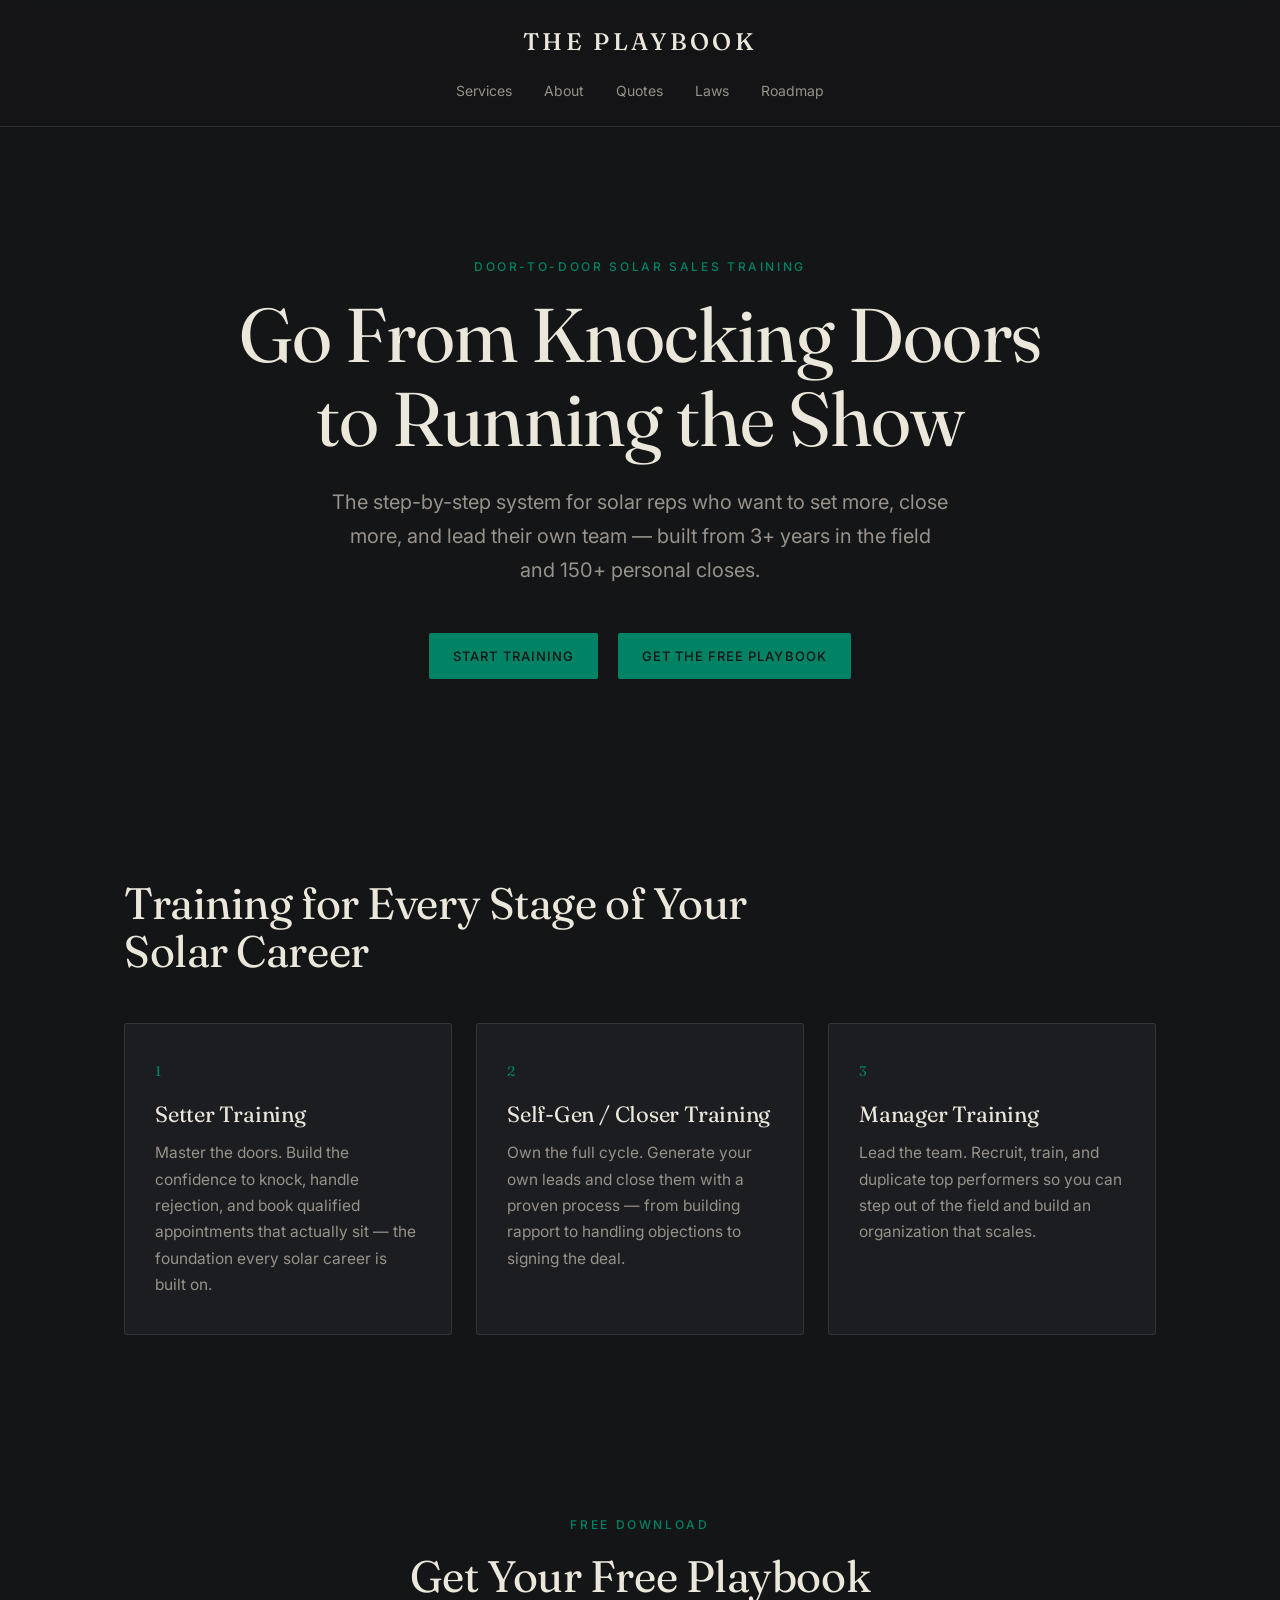
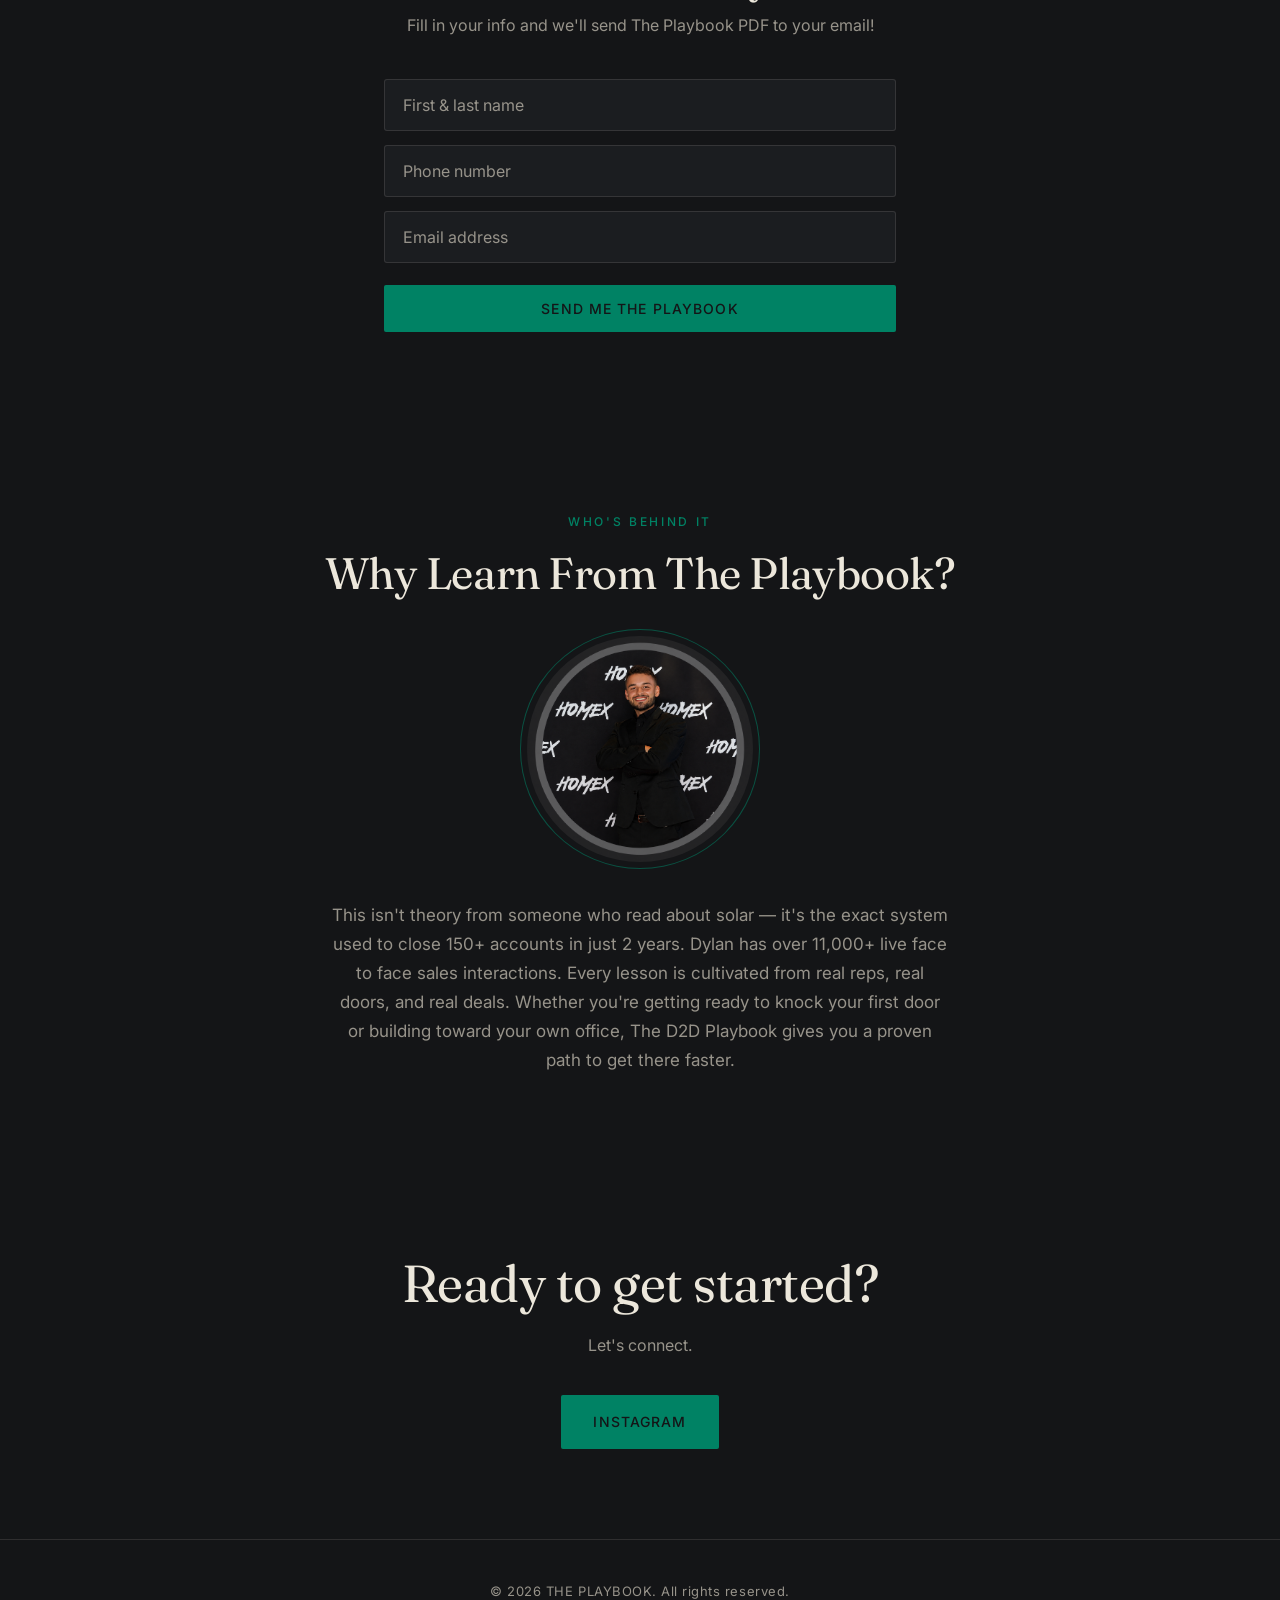
==== index.html @ 59a1abc7 "Update index.html" ====
<!DOCTYPE html>
<html lang="en">
<head>
  <meta charset="UTF-8">
  <meta name="viewport" content="width=device-width, initial-scale=1.0">
  <title>THE PLAYBOOK — Solar Sales Training That Works</title>

  <link rel="preconnect" href="https://fonts.googleapis.com">
  <link rel="preconnect" href="https://fonts.gstatic.com" crossorigin>
  <link href="https://fonts.googleapis.com/css2?family=Fraunces:opsz,wght@9..144,400;9..144,500;9..144,600&family=Inter:wght@400;500&display=swap" rel="stylesheet">
  <link rel="stylesheet" href="style.css">
</head>
<body>

    <header class="nav">
    <div class="nav-inner">
      <span class="logo">THE PLAYBOOK</span>
            <nav class="nav-links">
        <a href="#services">Services</a>
        <a href="#about">About</a>
        <a href="quotes.html">Quotes</a>
        <a href="laws.html">Laws</a>
        <a href="roadmap.html">Roadmap</a>
      </nav>
    </div>
  </header>

  <section class="hero reveal">
    <p class="eyebrow">Door-to-Door Solar Sales Training</p>
    <h1>Go From Knocking Doors to Running the Show</h1>
    <p>The step-by-step system for solar reps who want to set more, close more, and lead their own team — built from 3+ years in the field and 150+ personal closes.</p>
    <a href="#contact" class="btn">Start Training</a>
    <a href="#playbook" class="btn pulse-btn">Get the Free Playbook</a>
  </section>

  <section id="services" class="services reveal">
    <h2>Training for Every Stage of Your Solar Career</h2>
    <div class="cards">
      <div class="card">
        <span class="card-num">1</span>
        <h3>Setter Training</h3>
        <p>Master the doors. Build the confidence to knock, handle rejection, and book qualified appointments that actually sit — the foundation every solar career is built on.</p>
      </div>
      <div class="card">
        <span class="card-num">2</span>
        <h3>Self-Gen / Closer Training</h3>
        <p>Own the full cycle. Generate your own leads and close them with a proven process — from building rapport to handling objections to signing the deal.</p>
      </div>
      <div class="card">
        <span class="card-num">3</span>
        <h3>Manager Training</h3>
        <p>Lead the team. Recruit, train, and duplicate top performers so you can step out of the field and build an organization that scales.</p>
      </div>
    </div>
  </section>

  <section id="playbook" class="signup reveal">
    <p class="eyebrow">Free Download</p>
    <h2>Get Your Free Playbook</h2>
    <p class="signup-intro">Fill in your info and we'll send The Playbook PDF to your email!</p>

    <form class="signup-form" action="https://app.kit.com/forms/9921887/subscriptions" method="post">
      <input type="text" name="fields[first_name]" placeholder="First & last name" required>
      <input type="tel" name="fields[phone_number]" placeholder="Phone number" required>
      <input type="email" name="email_address" placeholder="Email address" required>
      <button type="submit" class="btn">Send Me the Playbook</button>
    </form>
  </section>
  
   <section id="about" class="about reveal">
    <p class="eyebrow">Who's Behind It</p>
    <h2>Why Learn From The Playbook?</h2>
    <img src="dc.png" alt="Dylan Collazo, founder of The D2D Playbook" class="about-photo">
    <p>This isn't theory from someone who read about solar — it's the exact system used to close 150+ accounts in just 2 years. Dylan has over 11,000+ live face to face sales interactions. Every lesson is cultivated from real reps, real doors, and real deals. Whether you're getting ready to knock your first door or building toward your own office, The D2D Playbook gives you a proven path to get there faster.</p>
  </section>

  <section id="contact" class="cta reveal">
    <h2>Ready to get started?</h2>
    <p>Let's connect.</p>
    <a href="https://instagram.com/dylancollazo24" class="btn" target="_blank">Instagram</a>
  </section>

  <footer class="footer">
    <p>© 2026 THE PLAYBOOK. All rights reserved.</p>
  </footer>

  <script>
    const io = new IntersectionObserver((entries) => {
      entries.forEach((e) => { if (e.isIntersecting) e.target.classList.add('in'); });
    }, { threshold: 0.15 });
    document.querySelectorAll('.reveal').forEach((el) => io.observe(el));
  </script>

</body>
</html>
---- style.css ----
:root {
  --bg: #141517;
  --panel: #1b1d20;
  --text: #ece7db;
  --muted: #97938a;
  --accent: #008264;
  --line: rgba(236, 231, 219, 0.12);
}

* { margin: 0; padding: 0; box-sizing: border-box; }
html { scroll-behavior: smooth; }

body {
  background: var(--bg);
  color: var(--text);
  font-family: 'Inter', sans-serif;
  line-height: 1.7;
  -webkit-font-smoothing: antialiased;
}

h1, h2, h3 {
  font-family: 'Fraunces', serif;
  font-weight: 400;
  line-height: 1.1;
  letter-spacing: -0.01em;
}

.eyebrow {
  font-family: 'Inter', sans-serif;
  font-size: 12px;
  font-weight: 500;
  letter-spacing: 0.22em;
  text-transform: uppercase;
  color: var(--accent);
  margin-bottom: 16px;
}

.nav {
  position: sticky;
  top: 0;
  background: rgba(20, 21, 23, 0.85);
  backdrop-filter: blur(10px);
  -webkit-backdrop-filter: blur(10px);
  border-bottom: 1px solid var(--line);
  z-index: 20;
}
.nav-inner {
  max-width: 1080px;
  margin: 0 auto;
  padding: 22px 24px;
  display: flex;
  flex-direction: column;
  align-items: center;
  gap: 14px;
}
.logo {
  font-family: 'Fraunces', serif;
  font-size: clamp(17px, 4.5vw, 24px);
  font-weight: 500;
  letter-spacing: 0.14em;
  text-transform: uppercase;
  color: var(--text);
  text-decoration: none;
}
.nav-links a {
  margin: 0 14px;
  text-decoration: none;
  color: var(--muted);
  font-size: 14px;
  transition: color 0.3s ease;
}
.nav-links a:hover { color: var(--text); }
.nav-cta { color: var(--accent); }

.btn {
  display: inline-block;
  font-family: 'Inter', sans-serif;
  font-size: 14px;
  font-weight: 500;
  letter-spacing: 0.08em;
  text-transform: uppercase;
  color: var(--bg);
  background: var(--accent);
  padding: 15px 32px;
  border-radius: 2px;
  text-decoration: none;
  transition: transform 0.3s ease, background 0.3s ease;
}
.btn:hover { background: #00a07b; transform: translateY(-2px); }

section { padding: 90px 24px; scroll-margin-top: 130px; }

.hero {
  max-width: 900px;
  margin: 0 auto;
  padding: 130px 24px 100px;
  text-align: center;
}
.hero h1 { font-size: clamp(42px, 7vw, 76px); margin-bottom: 24px; }
.hero p:not(.eyebrow) {
  color: var(--muted);
  font-size: clamp(16px, 2.2vw, 20px);
  max-width: 620px;
  margin: 0 auto 36px;
}

.services { max-width: 1080px; margin: 0 auto; }
.services h2 { font-size: clamp(28px, 4.5vw, 44px); margin-bottom: 48px; max-width: 640px; }
.cards { display: flex; gap: 24px; flex-wrap: wrap; }
.card {
  flex: 1;
  min-width: 260px;
  background: var(--panel);
  border: 1px solid var(--line);
  border-radius: 3px;
  padding: 36px 30px;
  transition: border-color 0.3s ease, transform 0.3s ease;
}
.card:hover { border-color: rgba(0, 130, 100, 0.5); transform: translateY(-3px); }
.card-num {
  display: block;
  font-family: 'Fraunces', serif;
  font-size: 14px;
  color: var(--accent);
  letter-spacing: 0.1em;
  margin-bottom: 18px;
}
.card h3 { font-size: 22px; margin-bottom: 14px; }
.card p { color: var(--muted); font-size: 15.5px; }

.about { max-width: 900px; margin: 0 auto; text-align: center; }
.about h2 { font-size: clamp(28px, 4.5vw, 44px); margin-bottom: 32px; }
.about p:not(.eyebrow) {
  color: var(--muted);
  max-width: 620px;
  margin: 0 auto;
  font-size: 17px;
}
.about-photo {
  width: 240px;
  height: 240px;
  object-fit: cover;
  object-position: center 30%;
  border-radius: 50%;
  display: block;
  margin: 0 auto 32px;
  padding: 6px;
  border: 1px solid rgba(0, 130, 100, 0.55);
  background: var(--bg);
}

.cta { max-width: 760px; margin: 0 auto; text-align: center; }
.cta h2 { font-size: clamp(30px, 5vw, 52px); margin-bottom: 20px; }
.cta p:not(.eyebrow) { color: var(--muted); margin-bottom: 36px; }

/* QUOTES PAGE */
.quotes { max-width: 760px; margin: 0 auto; text-align: center; }
.quotes h1 { font-size: clamp(36px, 6vw, 60px); margin-bottom: 16px; }
.quotes-intro { color: var(--muted); margin-bottom: 56px; }
.quote {
  border-left: 2px solid var(--accent);
  padding: 8px 0 8px 28px;
  margin: 0 auto 40px;
  max-width: 620px;
  text-align: left;
}
.quote p {
  font-family: 'Fraunces', serif;
  font-size: clamp(20px, 3.2vw, 28px);
  line-height: 1.35;
  color: var(--text);
  margin-bottom: 12px;
}
.quote cite {
  font-family: 'Inter', sans-serif;
  font-style: normal;
  font-size: 13px;
  letter-spacing: 0.14em;
  text-transform: uppercase;
  color: var(--accent);
}

.footer {
  border-top: 1px solid var(--line);
  text-align: center;
  padding: 40px 24px;
  color: var(--muted);
  font-size: 13px;
  letter-spacing: 0.04em;
}
/* LAWS PAGE */
.laws { max-width: 760px; margin: 0 auto; }
.laws h1 { font-size: clamp(36px, 6vw, 60px); margin-bottom: 16px; text-align: center; }
.laws-intro { color: var(--muted); margin-bottom: 56px; text-align: center; }
.law-list {
  list-style: none;
  counter-reset: law;
}
.law {
  counter-increment: law;
  position: relative;
  padding: 28px 0 28px 64px;
  border-top: 1px solid var(--line);
}
.law:last-child { border-bottom: 1px solid var(--line); }
.law::before {
  content: counter(law, decimal-leading-zero);
  position: absolute;
  left: 0;
  top: 30px;
  font-family: 'Fraunces', serif;
  font-size: 20px;
  color: var(--accent);
  letter-spacing: 0.05em;
}
.law h3 { font-size: 22px; margin-bottom: 8px; }
.law p { color: var(--muted); font-size: 16px; }

.reveal { opacity: 0; transform: translateY(18px); transition: opacity 0.9s ease, transform 0.9s ease; }
.reveal.in { opacity: 1; transform: none; }

@media (prefers-reduced-motion: reduce) {
  html { scroll-behavior: auto; }
  .reveal { opacity: 1; transform: none; transition: none; }
}
/* LAWS PAGE */
.laws { max-width: 760px; margin: 0 auto; }
.laws .eyebrow { text-align: center; }
.laws h1 { font-size: clamp(36px, 6vw, 60px); margin-bottom: 16px; text-align: center; }
.laws-intro { color: var(--muted); margin-bottom: 56px; text-align: center; }
.law-list { list-style: none; counter-reset: law; }
.law {
  counter-increment: law;
  position: relative;
  padding: 28px 0 28px 64px;
  border-top: 1px solid var(--line);
}
.law:last-child { border-bottom: 1px solid var(--line); }
.law::before {
  content: counter(law, decimal-leading-zero);
  position: absolute;
  left: 0;
  top: 30px;
  font-family: 'Fraunces', serif;
  font-size: 20px;
  color: var(--accent);
  letter-spacing: 0.05em;
}
.law h3 { font-size: 22px; margin-bottom: 8px; }
.law p { color: var(--muted); font-size: 16px; }
/* ROADMAP PAGE */
.roadmap { max-width: 820px; margin: 0 auto; }
.roadmap .eyebrow { text-align: center; }
.roadmap h1 { font-size: clamp(36px, 6vw, 60px); text-align: center; margin-bottom: 16px; }
.roadmap-intro {
  color: var(--muted);
  text-align: center;
  max-width: 620px;
  margin: 0 auto 64px;
}
.phase {
  position: relative;
  border-left: 2px solid var(--line);
  padding: 0 0 56px 36px;
  margin-left: 12px;
}
.phase:last-child { padding-bottom: 0; }
.phase::before {
  content: "";
  position: absolute;
  left: -9px;
  top: 4px;
  width: 16px;
  height: 16px;
  border-radius: 50%;
  background: var(--accent);
  border: 3px solid var(--bg);
}
.phase-tag {
  font-family: 'Inter', sans-serif;
  font-size: 12px;
  font-weight: 500;
  letter-spacing: 0.18em;
  text-transform: uppercase;
  color: var(--accent);
}
.phase h2 {
  font-size: clamp(26px, 4vw, 38px);
  margin: 8px 0 4px;
}
.phase-focus {
  font-family: 'Fraunces', serif;
  font-style: italic;
  font-size: 18px;
  color: var(--text);
  margin-bottom: 16px;
}
.phase-body {
  color: var(--muted);
  margin-bottom: 20px;
}
.phase-points {
  list-style: none;
  padding: 0;
}
.phase-points li {
  color: var(--muted);
  padding: 8px 0 8px 22px;
  position: relative;
  border-top: 1px solid var(--line);
}
.phase-points li::before {
  content: "→";
  position: absolute;
  left: 0;
  color: var(--accent);
}
/* SIGNUP FORM */
.signup { max-width: 560px; margin: 0 auto; text-align: center; }
.signup h2 { font-size: clamp(28px, 4.5vw, 44px); margin-bottom: 12px; }
.signup-intro { color: var(--muted); margin-bottom: 40px; }
.signup-form { display: flex; flex-direction: column; gap: 14px; }
.signup-form input {
  width: 100%;
  padding: 15px 18px;
  background: var(--panel);
  border: 1px solid var(--line);
  border-radius: 3px;
  color: var(--text);
  font-family: 'Inter', sans-serif;
  font-size: 16px;
}
.signup-form input::placeholder { color: var(--muted); }
.signup-form input:focus { outline: none; border-color: var(--accent); }
.signup-form .btn { border: none; cursor: pointer; margin-top: 8px; }
/* HERO BUTTON SPACING */
.hero .btn {
  margin: 10px 8px;
  padding: 12px 24px;
  font-size: 13px;
}
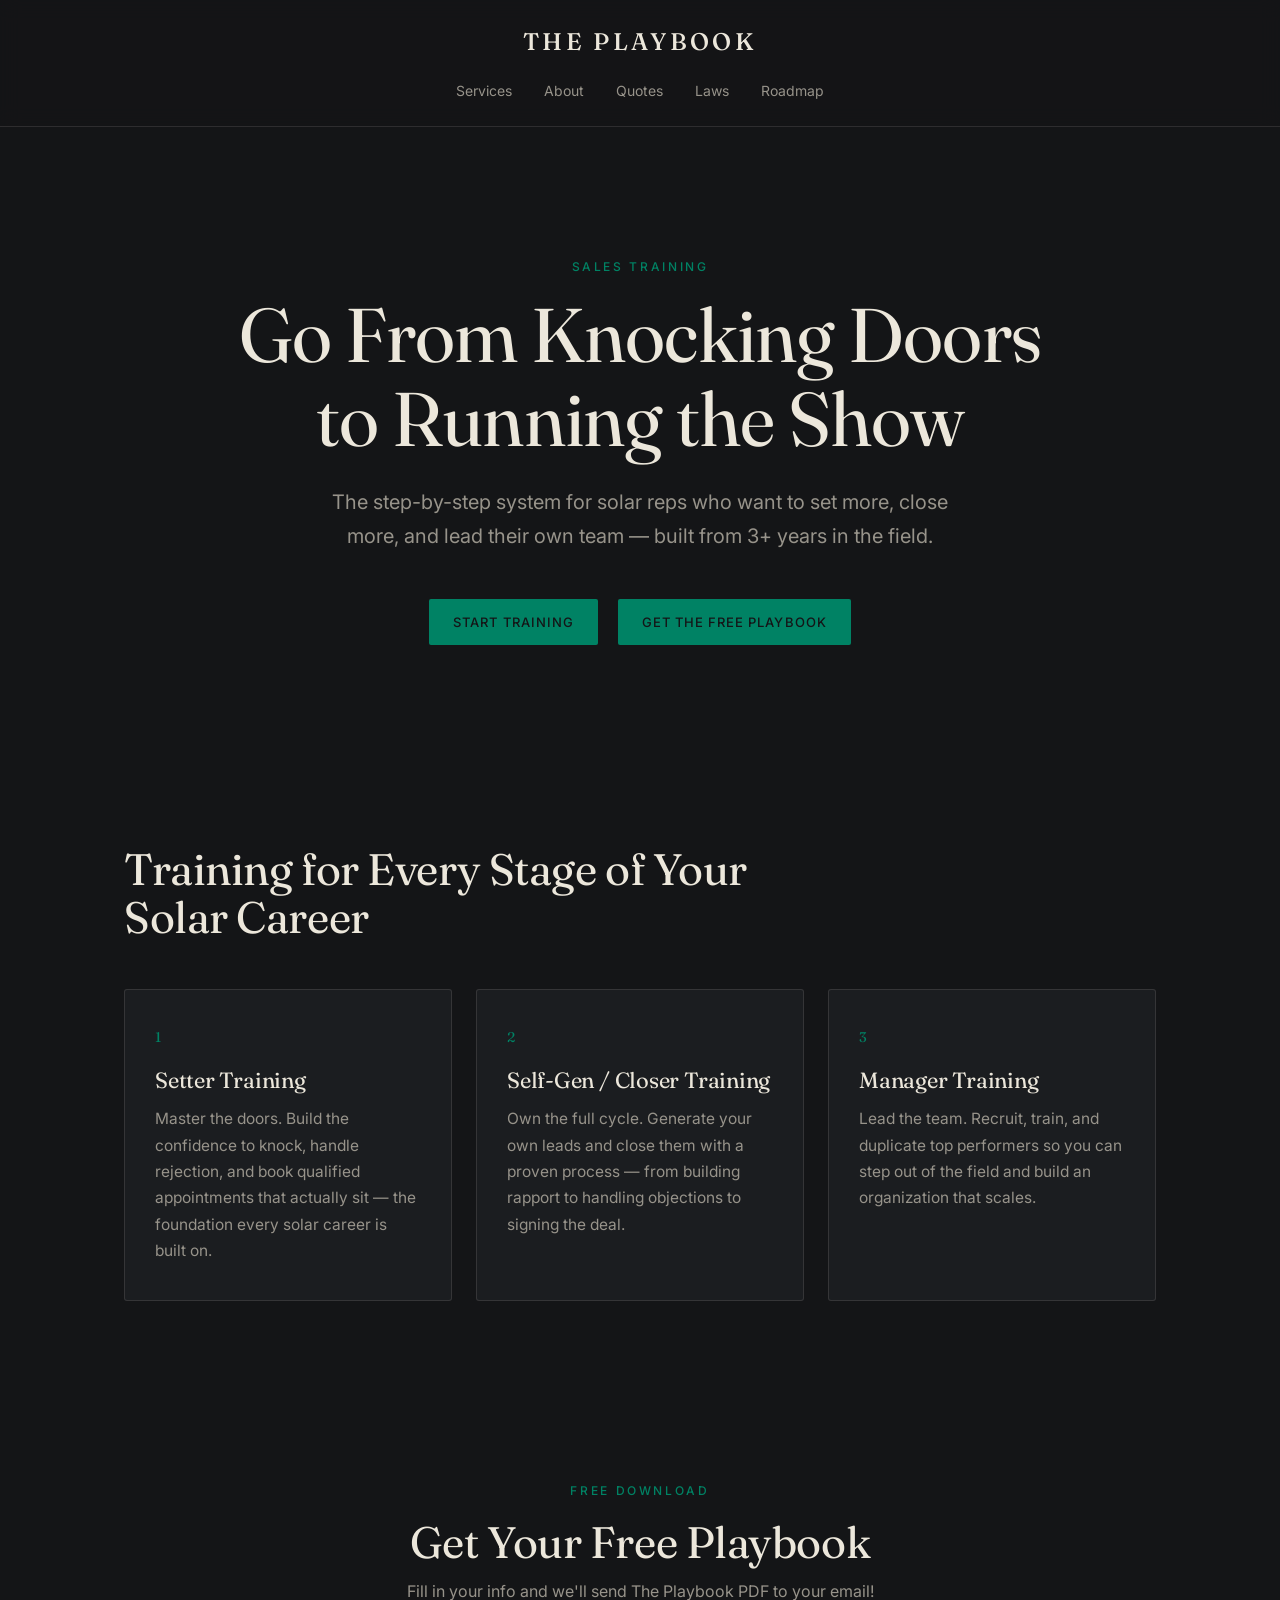
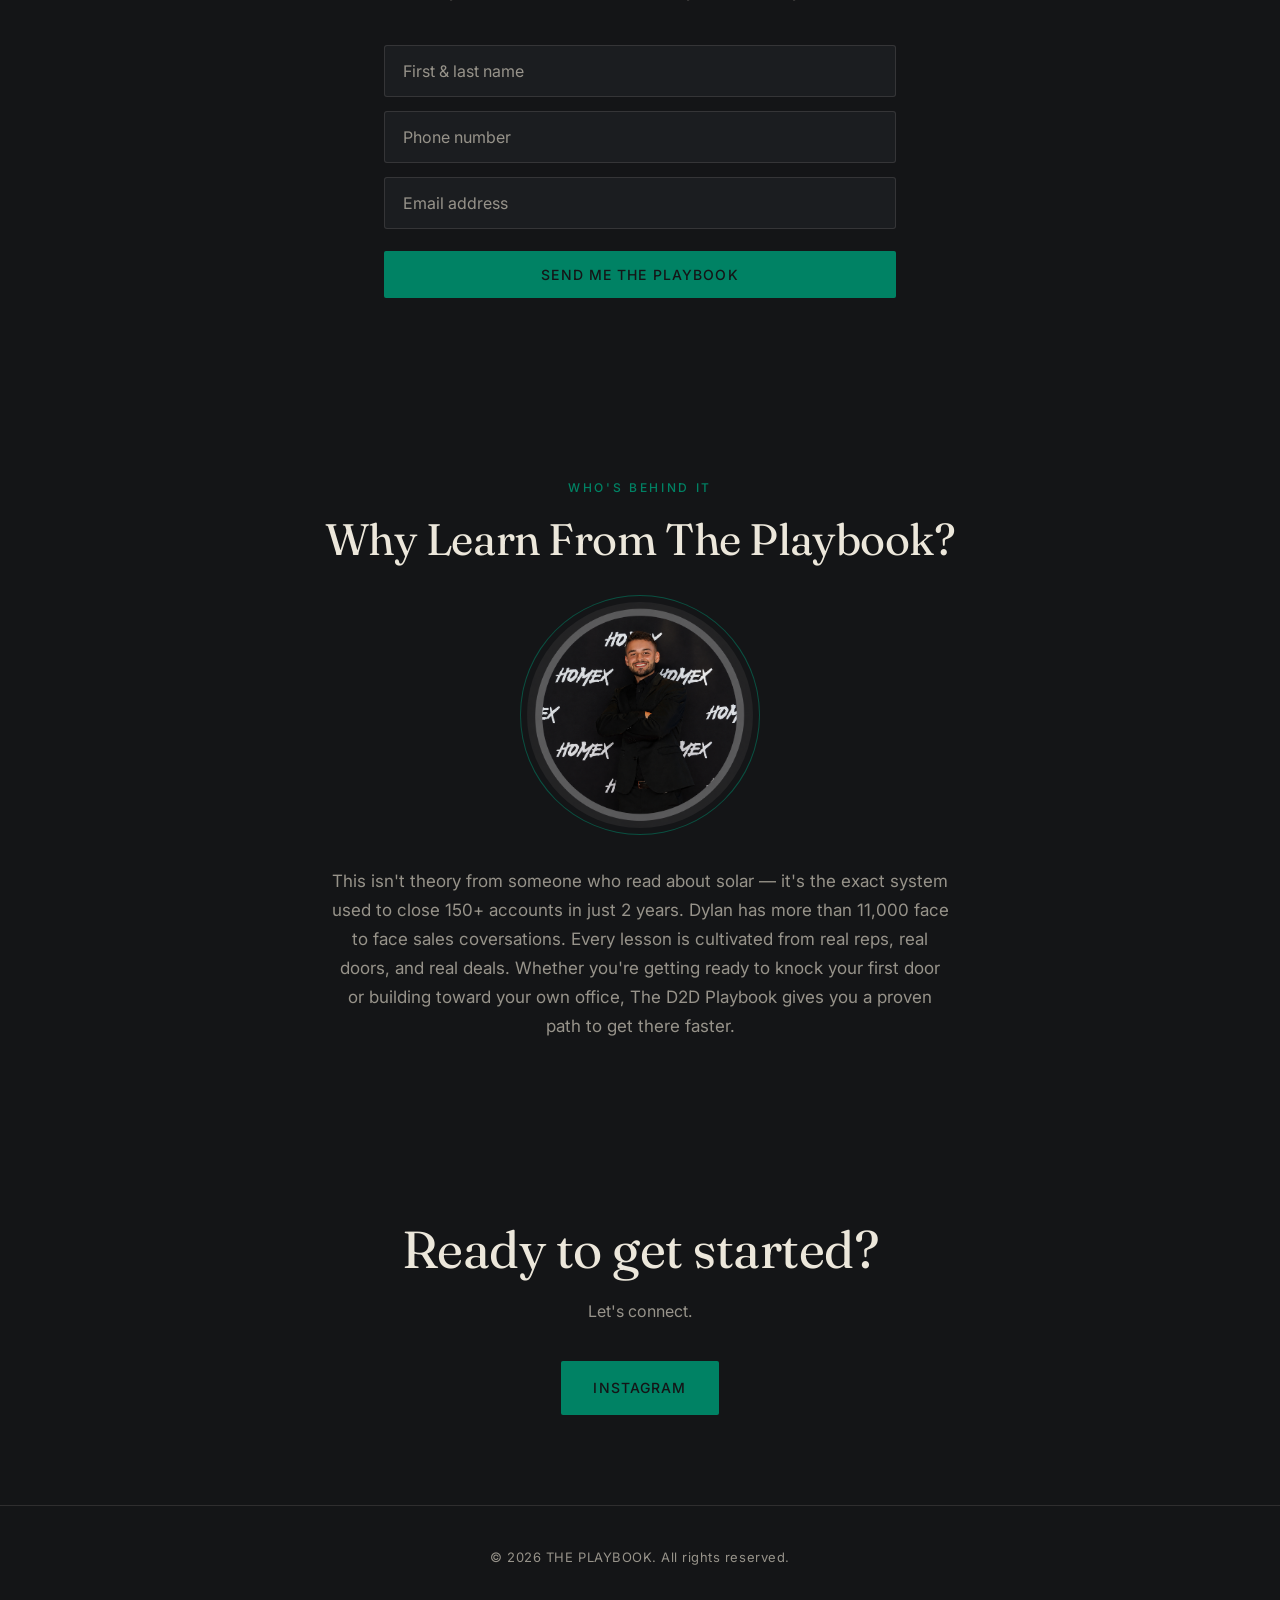
==== commit 92024e49: "Update index.html" ====
--- a/index.html
+++ b/index.html
@@ -3,7 +3,7 @@
 <head>
   <meta charset="UTF-8">
   <meta name="viewport" content="width=device-width, initial-scale=1.0">
-  <title>THE PLAYBOOK — Solar Sales Training That Works</title>
+  <title>THE PLAYBOOK — Sales Training That Works</title>
 
   <link rel="preconnect" href="https://fonts.googleapis.com">
   <link rel="preconnect" href="https://fonts.gstatic.com" crossorigin>
@@ -26,9 +26,9 @@
   </header>
 
   <section class="hero reveal">
-    <p class="eyebrow">Door-to-Door Solar Sales Training</p>
+    <p class="eyebrow">Sales Training</p>
     <h1>Go From Knocking Doors to Running the Show</h1>
-    <p>The step-by-step system for solar reps who want to set more, close more, and lead their own team — built from 3+ years in the field and 150+ personal closes.</p>
+    <p>The step-by-step system for solar reps who want to set more, close more, and lead their own team — built from 3+ years in the field.</p>
     <a href="#contact" class="btn">Start Training</a>
     <a href="#playbook" class="btn pulse-btn">Get the Free Playbook</a>
   </section>
@@ -71,7 +71,7 @@
     <p class="eyebrow">Who's Behind It</p>
     <h2>Why Learn From The Playbook?</h2>
     <img src="dc.png" alt="Dylan Collazo, founder of The D2D Playbook" class="about-photo">
-    <p>This isn't theory from someone who read about solar — it's the exact system used to close 150+ accounts in just 2 years. Dylan has over 11,000+ live face to face sales interactions. Every lesson is cultivated from real reps, real doors, and real deals. Whether you're getting ready to knock your first door or building toward your own office, The D2D Playbook gives you a proven path to get there faster.</p>
+    <p>This isn't theory from someone who read about solar — it's the exact system used to close 150+ accounts in just 2 years. Dylan has more than 11,000 face to face sales coversations. Every lesson is cultivated from real reps, real doors, and real deals. Whether you're getting ready to knock your first door or building toward your own office, The D2D Playbook gives you a proven path to get there faster.</p>
   </section>
 
   <section id="contact" class="cta reveal">
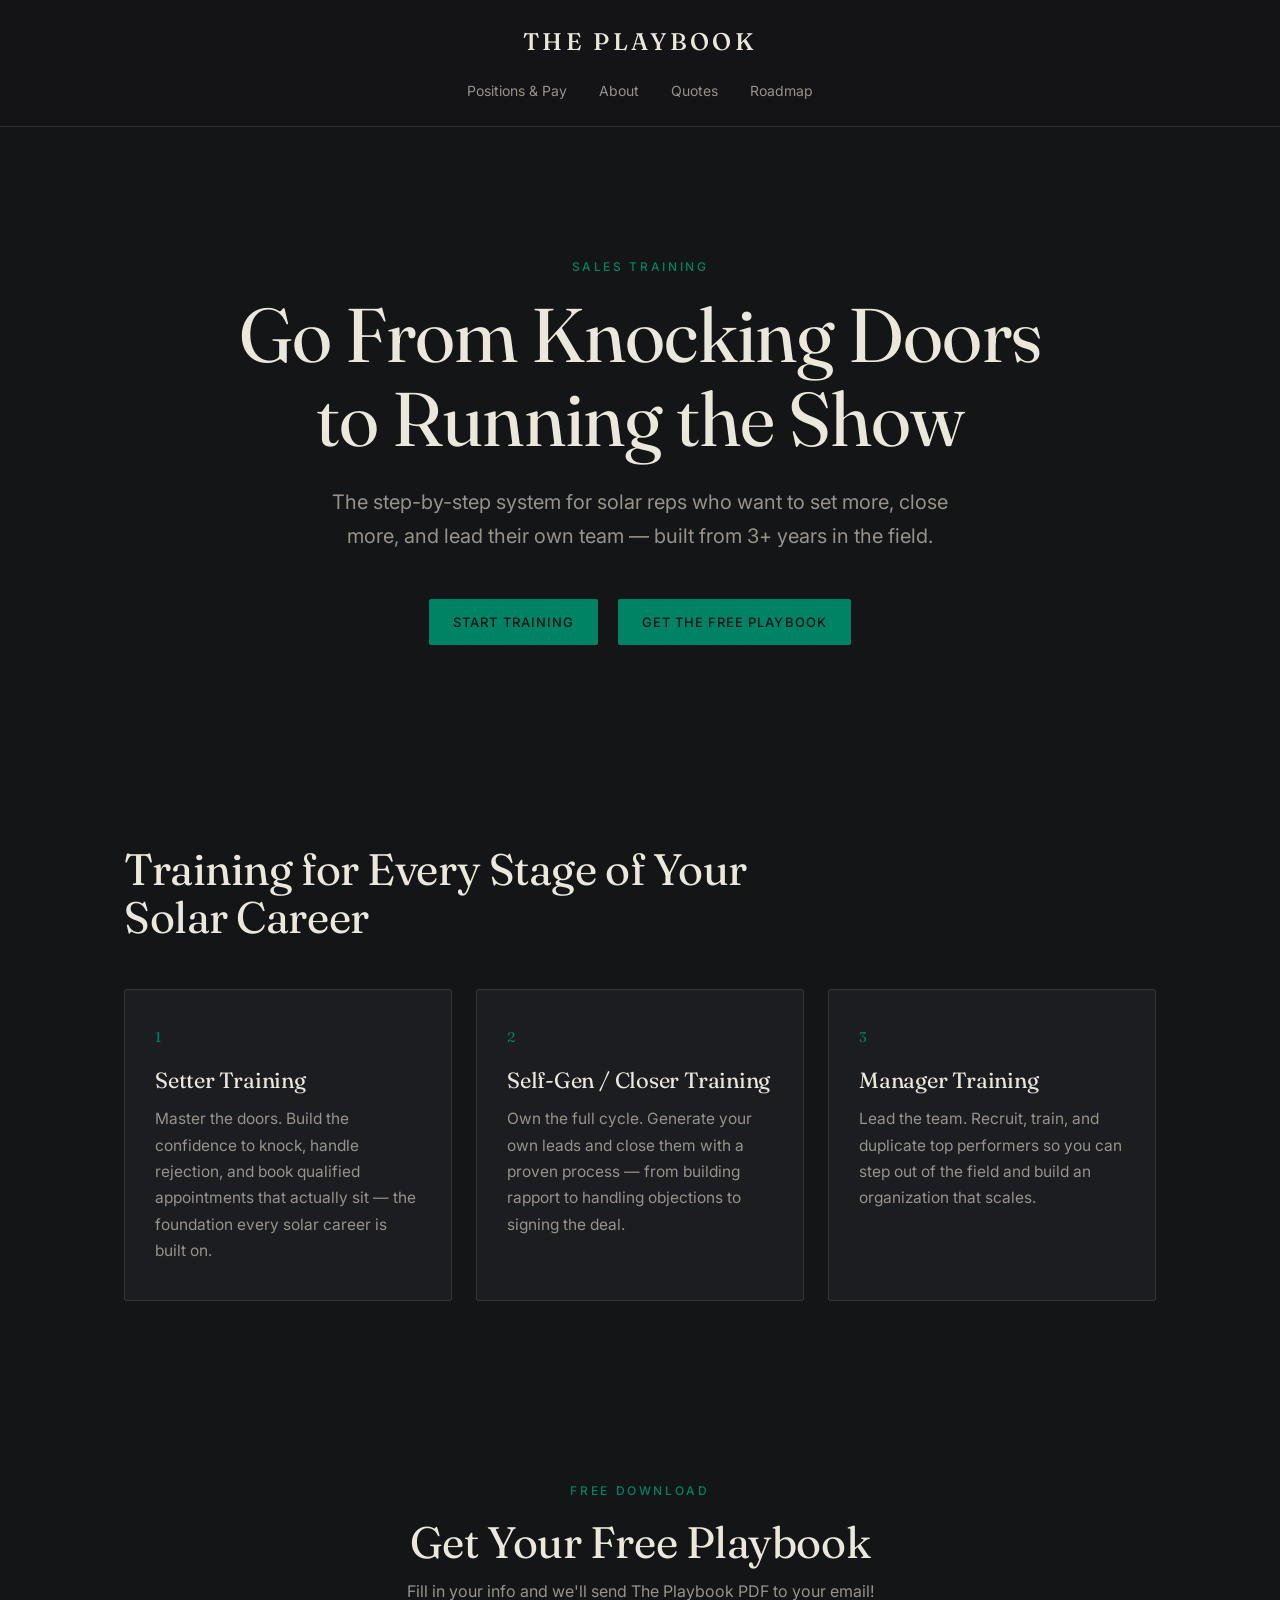
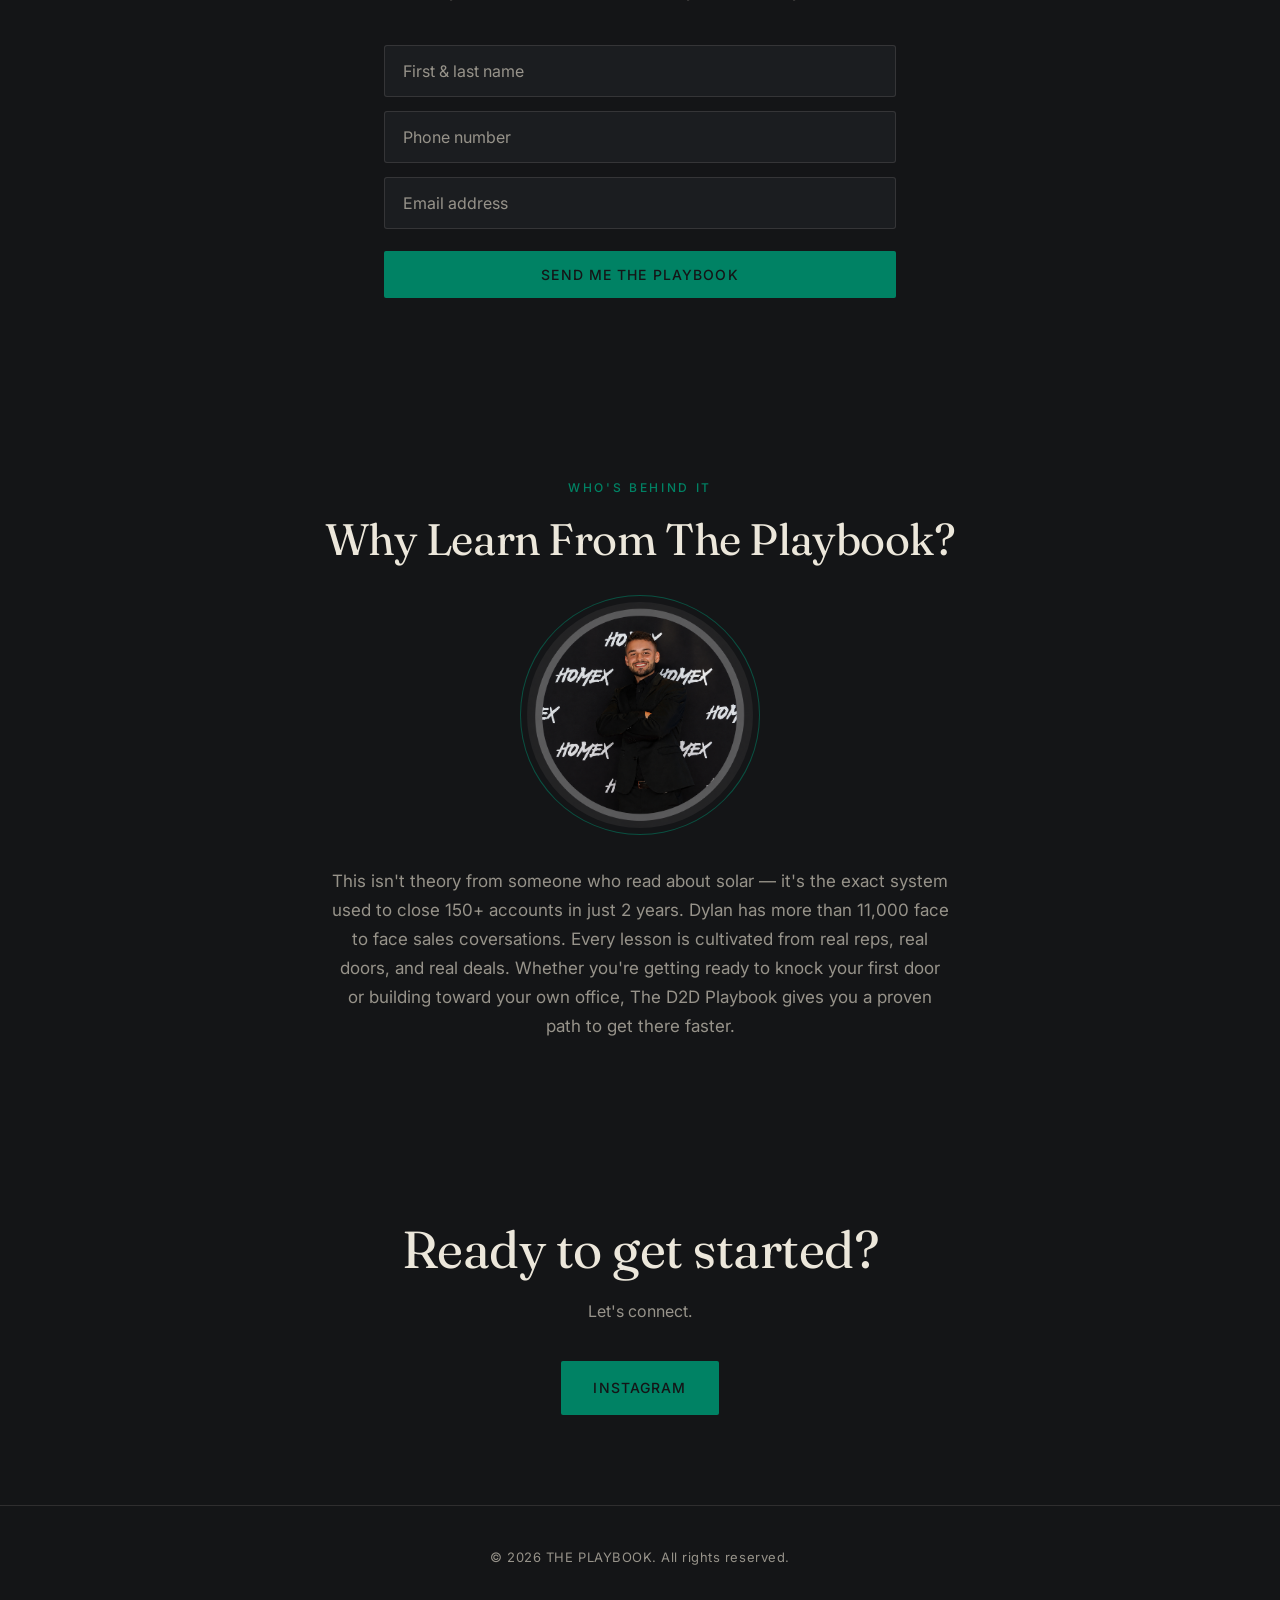
==== commit 205e1091: "Update index.html" ====
--- a/index.html
+++ b/index.html
@@ -16,10 +16,9 @@
     <div class="nav-inner">
       <span class="logo">THE PLAYBOOK</span>
             <nav class="nav-links">
-        <a href="#services">Services</a>
+        <a href="#services">Positions &amp; Pay</a>
         <a href="#about">About</a>
         <a href="quotes.html">Quotes</a>
-        <a href="laws.html">Laws</a>
         <a href="roadmap.html">Roadmap</a>
       </nav>
     </div>
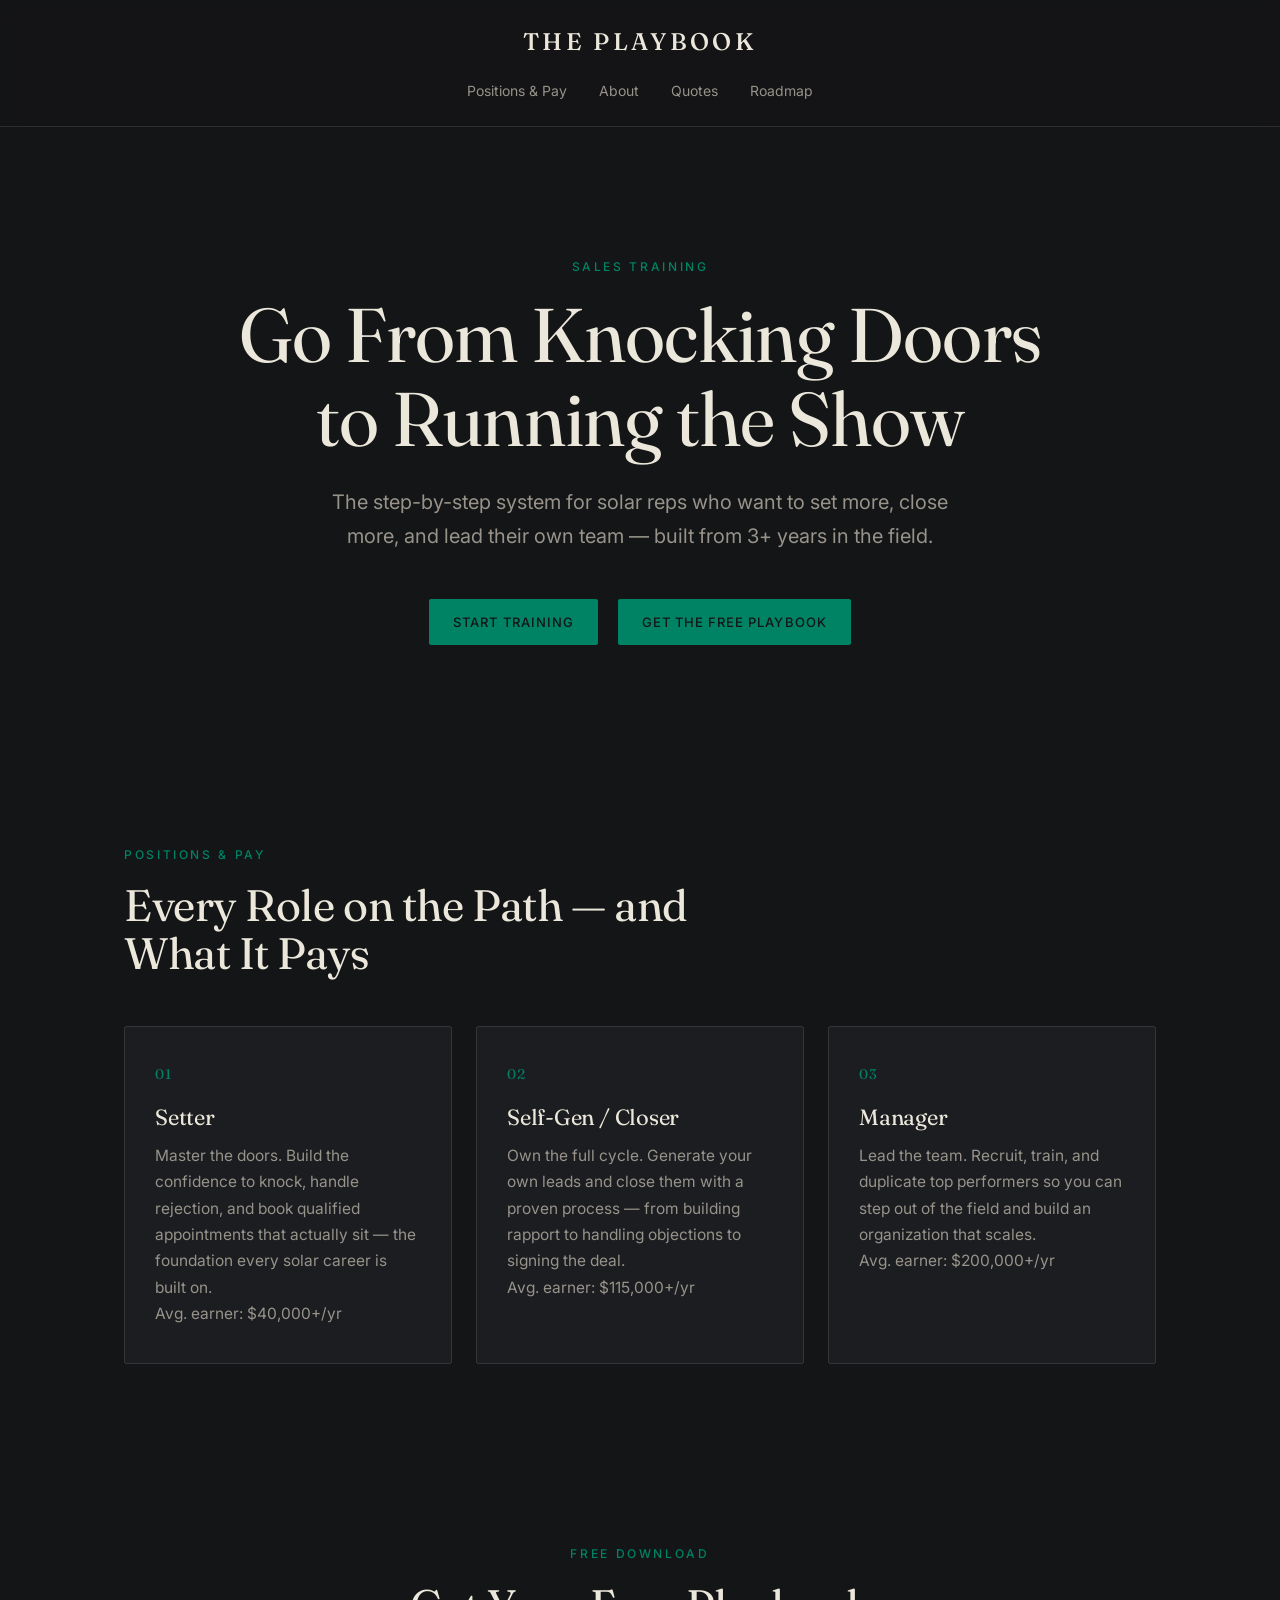
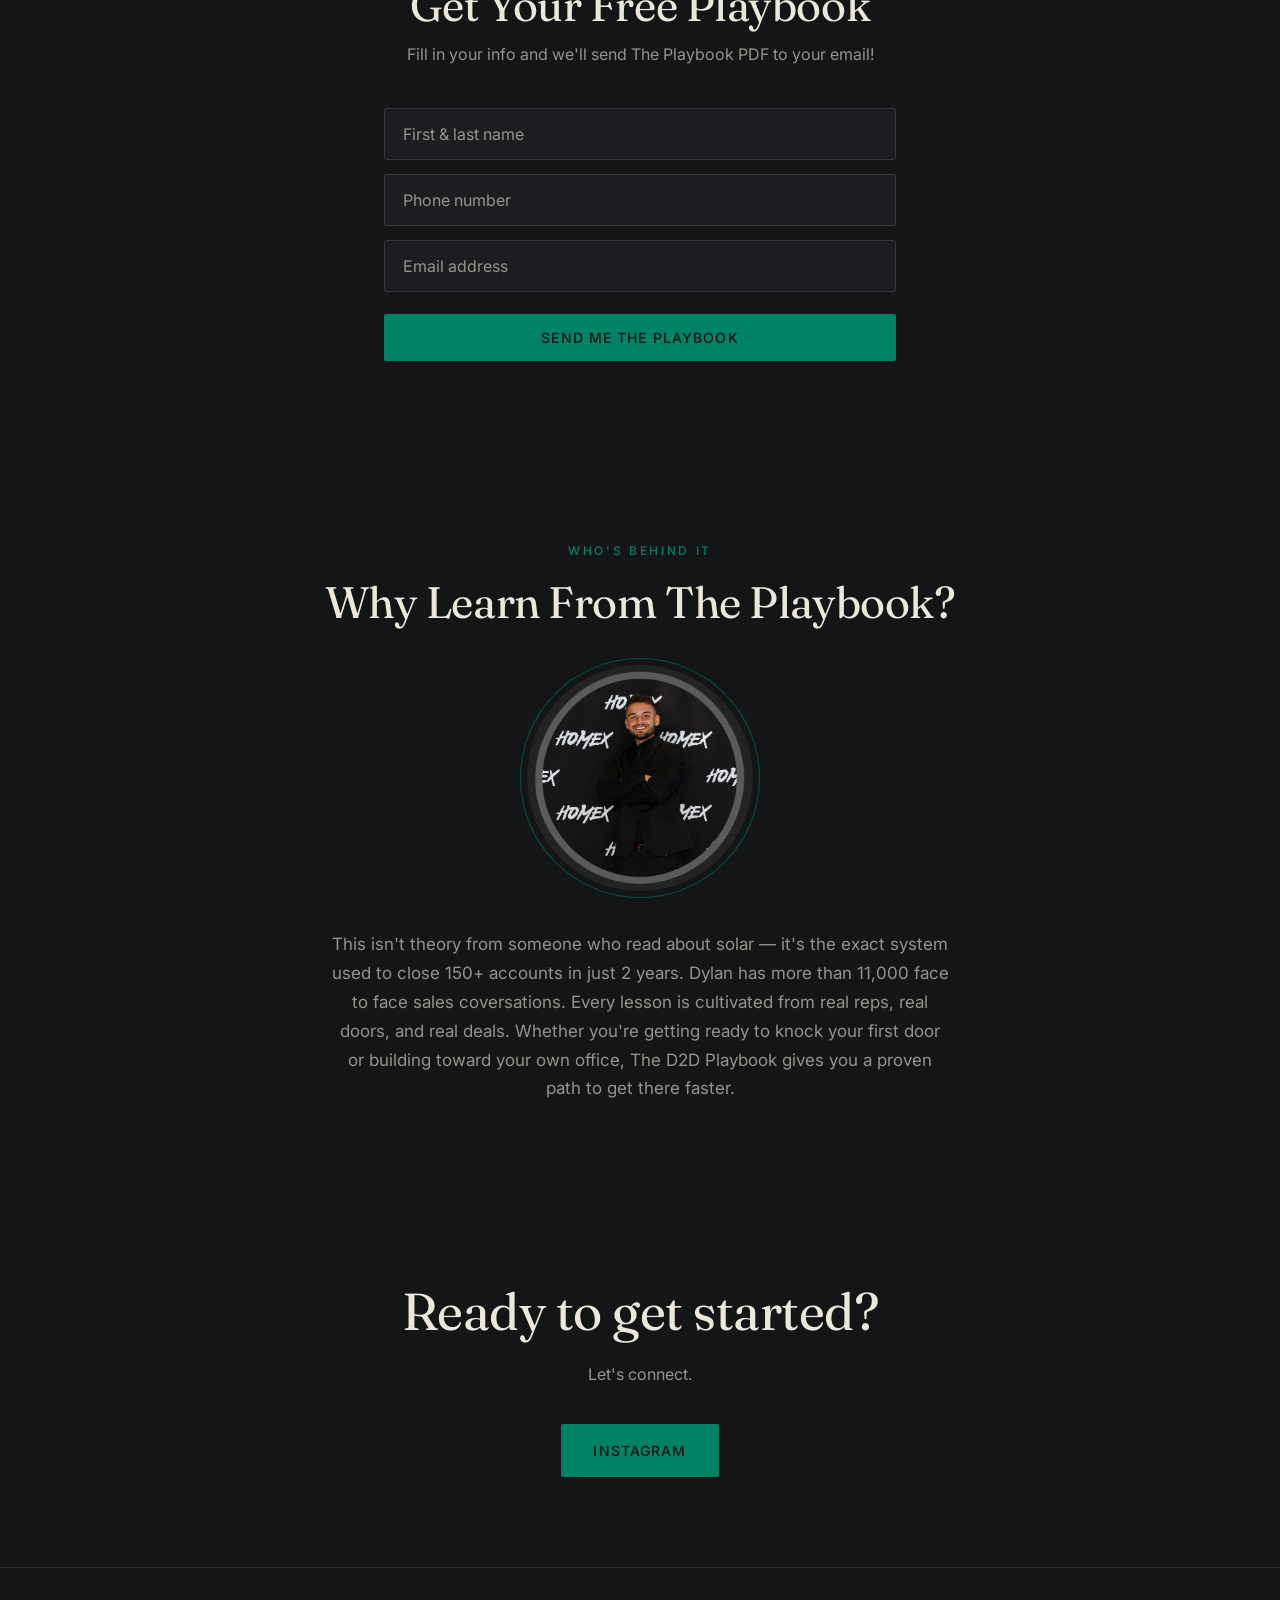
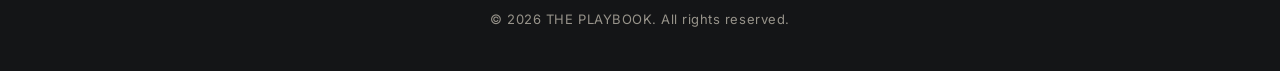
==== commit d2db2bc8: "Update index.html" ====
--- a/index.html
+++ b/index.html
@@ -33,25 +33,30 @@
   </section>
 
   <section id="services" class="services reveal">
-    <h2>Training for Every Stage of Your Solar Career</h2>
+    <p class="eyebrow">Positions &amp; Pay</p>
+    <h2>Every Role on the Path — and What It Pays</h2>
     <div class="cards">
       <div class="card">
-        <span class="card-num">1</span>
-        <h3>Setter Training</h3>
+        <span class="card-num">01</span>
+        <h3>Setter</h3>
         <p>Master the doors. Build the confidence to knock, handle rejection, and book qualified appointments that actually sit — the foundation every solar career is built on.</p>
+        <p class="card-pay">Avg. earner: <span>$40,000+</span>/yr</p>
       </div>
       <div class="card">
-        <span class="card-num">2</span>
-        <h3>Self-Gen / Closer Training</h3>
+        <span class="card-num">02</span>
+        <h3>Self-Gen / Closer</h3>
         <p>Own the full cycle. Generate your own leads and close them with a proven process — from building rapport to handling objections to signing the deal.</p>
+        <p class="card-pay">Avg. earner: <span>$115,000+</span>/yr</p>
       </div>
       <div class="card">
-        <span class="card-num">3</span>
-        <h3>Manager Training</h3>
+        <span class="card-num">03</span>
+        <h3>Manager</h3>
         <p>Lead the team. Recruit, train, and duplicate top performers so you can step out of the field and build an organization that scales.</p>
+        <p class="card-pay">Avg. earner: <span>$200,000+</span>/yr</p>
       </div>
     </div>
   </section>
+
 
   <section id="playbook" class="signup reveal">
     <p class="eyebrow">Free Download</p>
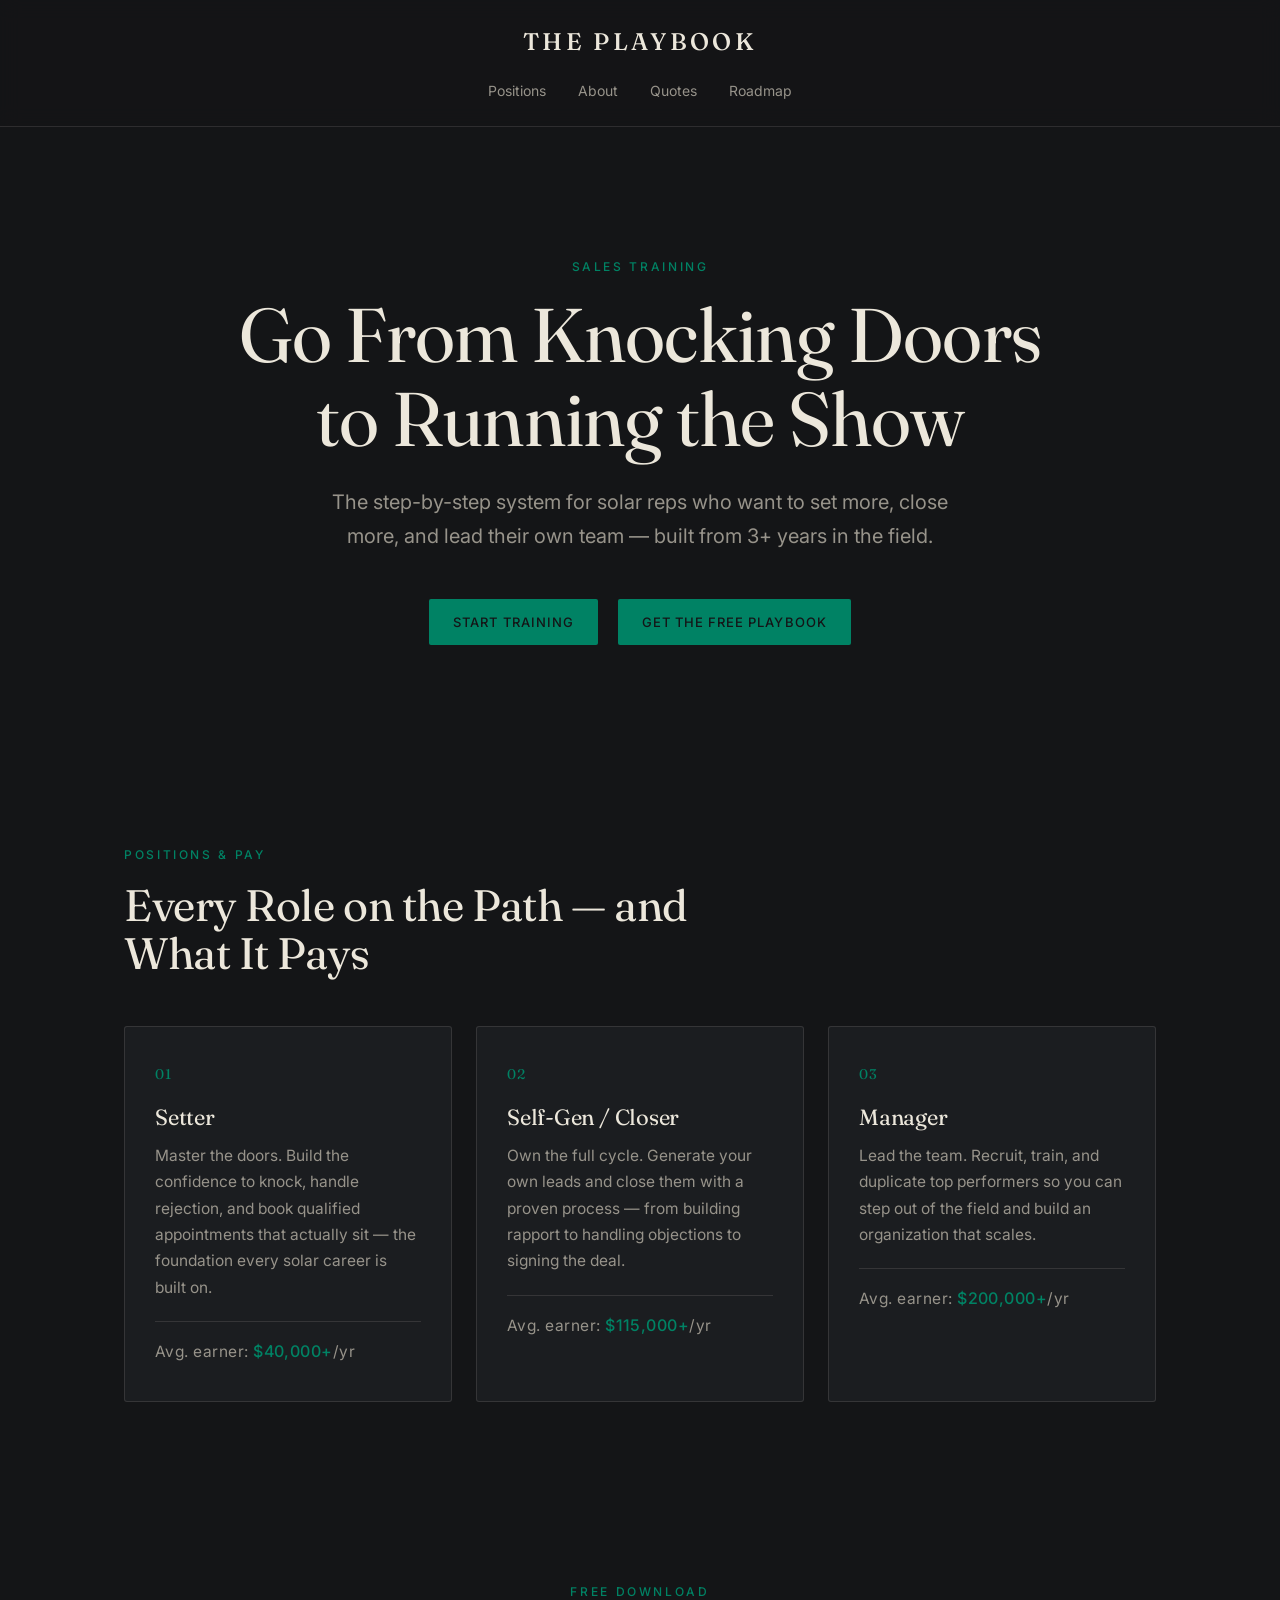
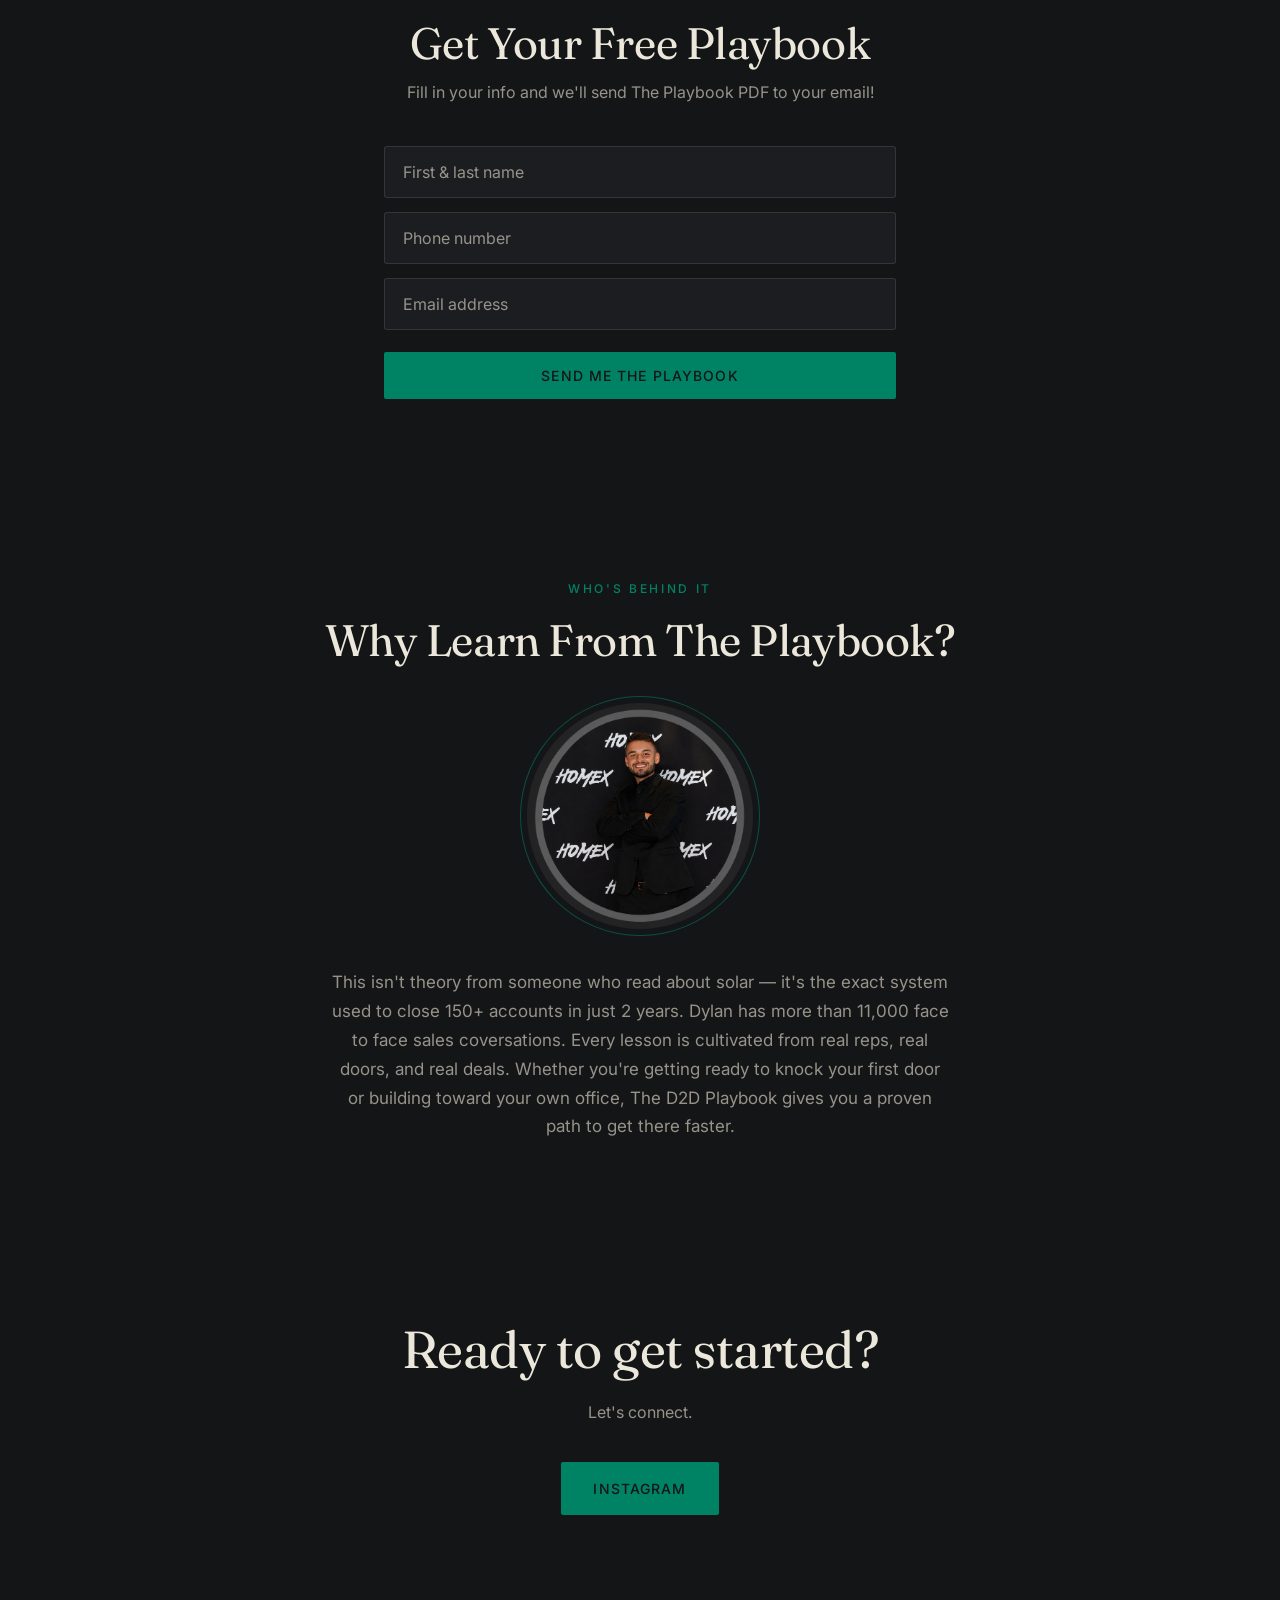
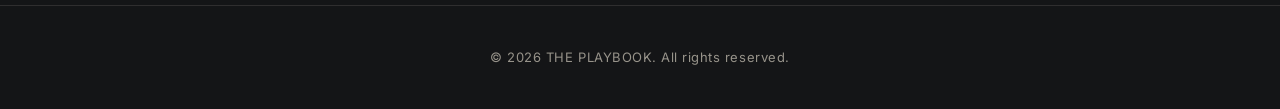
==== commit b8a9c0f4: "Update index.html" ====
--- a/index.html
+++ b/index.html
@@ -16,7 +16,7 @@
     <div class="nav-inner">
       <span class="logo">THE PLAYBOOK</span>
             <nav class="nav-links">
-        <a href="#services">Positions &amp; Pay</a>
+        <a href="#services">Positions</a>
         <a href="#about">About</a>
         <a href="quotes.html">Quotes</a>
         <a href="roadmap.html">Roadmap</a>
--- a/style.css
+++ b/style.css
@@ -340,3 +340,18 @@
   font-size: 13px;
 }
 
+/* POSITION PAY LINE */
+.card-pay {
+  margin-top: 20px;
+  padding-top: 16px;
+  border-top: 1px solid var(--line);
+  font-family: 'Inter', sans-serif;
+  font-size: 14px;
+  color: var(--muted);
+  letter-spacing: 0.03em;
+}
+.card-pay span {
+  color: var(--accent);
+  font-weight: 500;
+  font-size: 16px;
+}
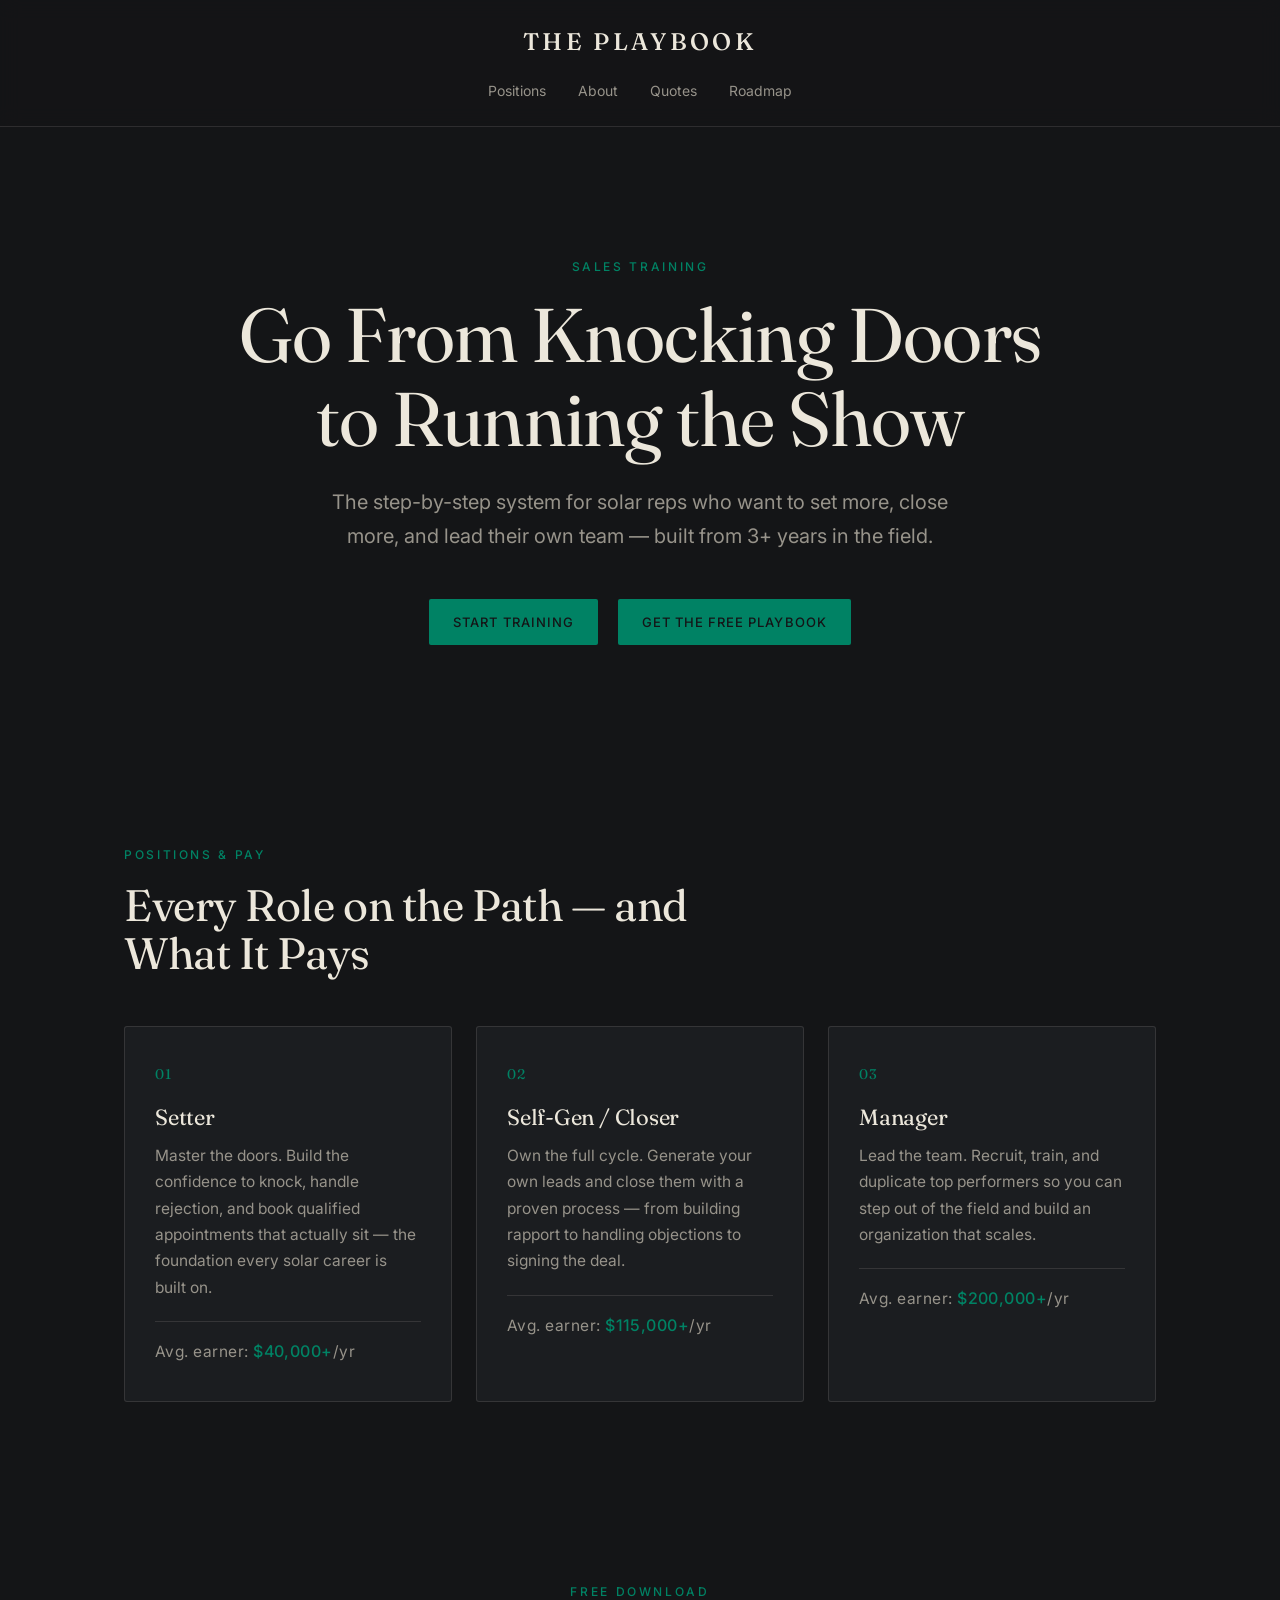
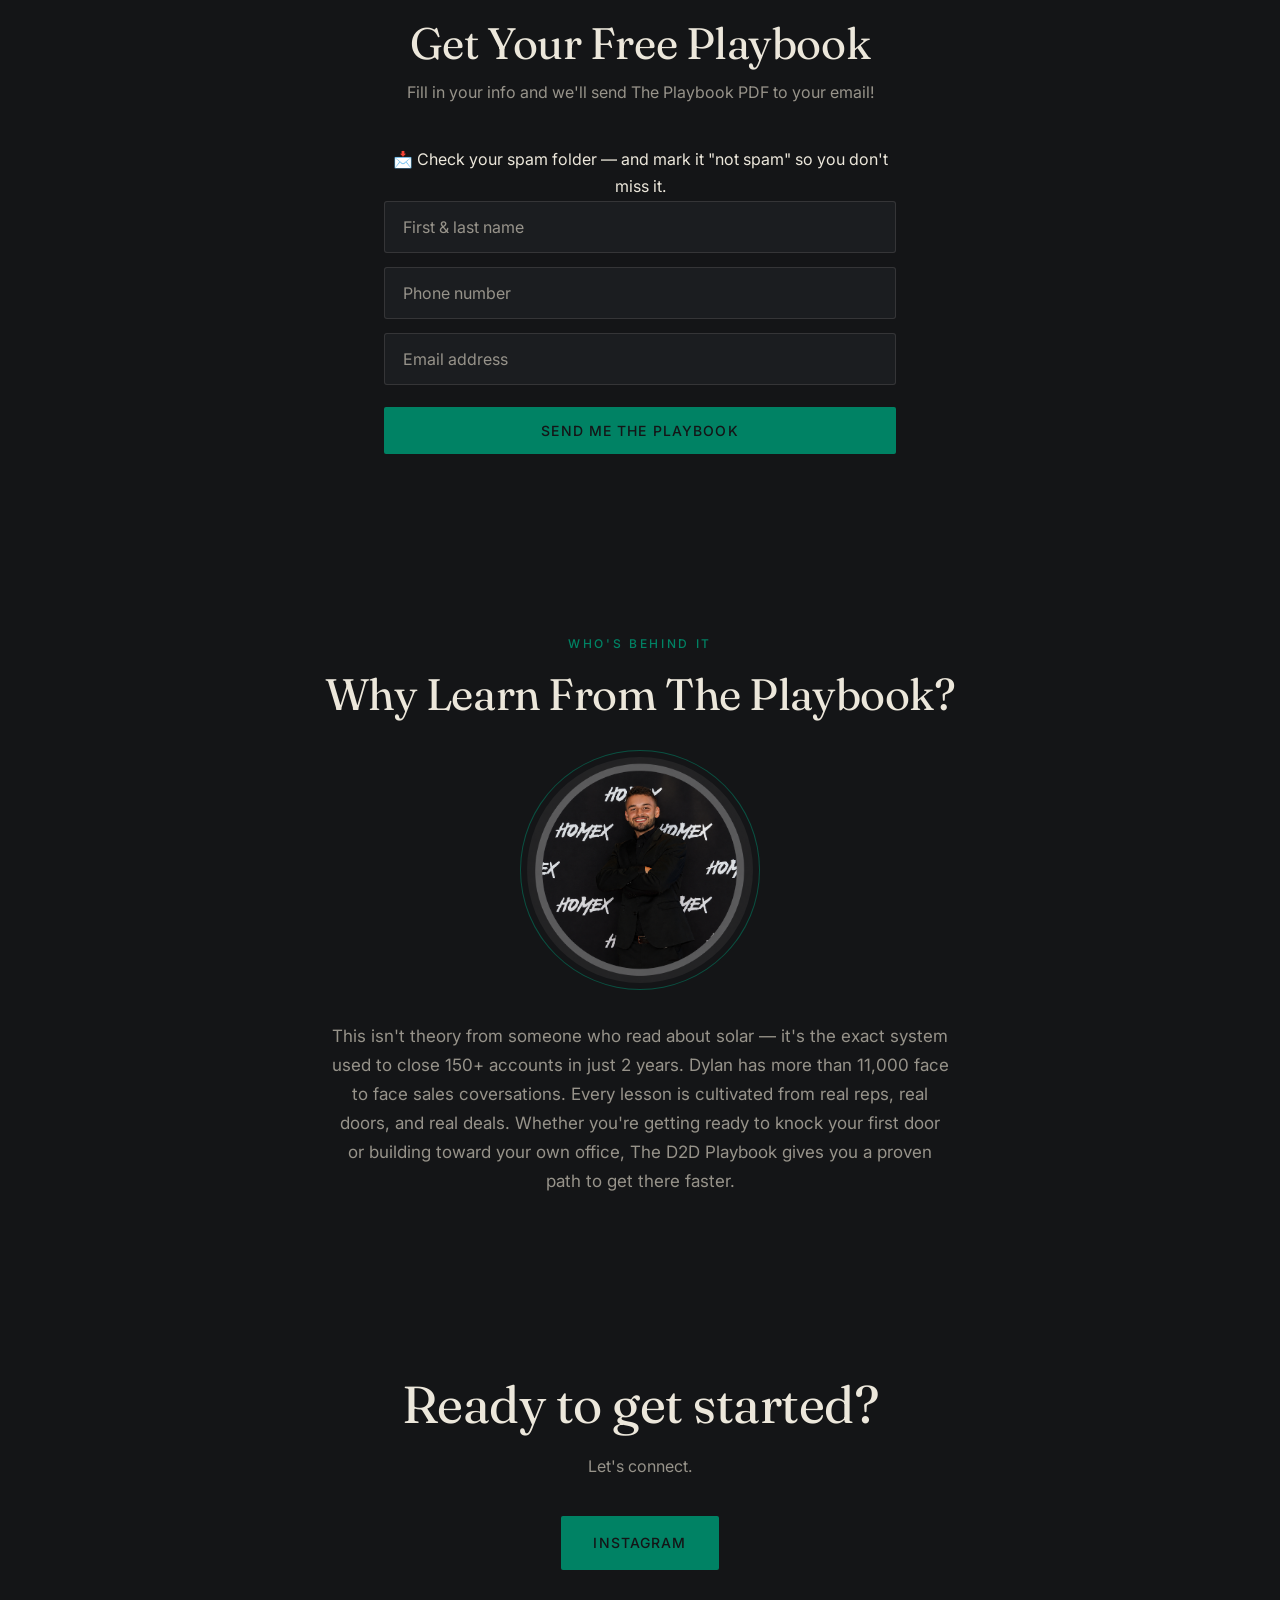
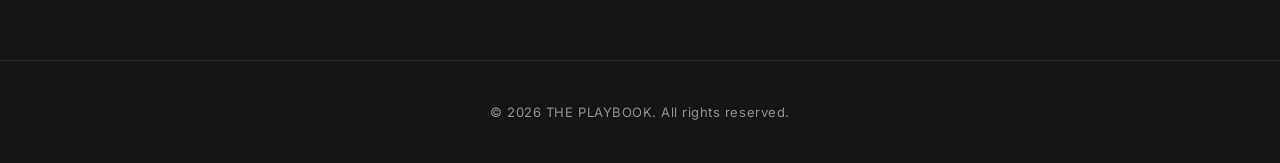
==== commit 765cd5f2: "Update index.html" ====
--- a/index.html
+++ b/index.html
@@ -62,7 +62,9 @@
     <p class="eyebrow">Free Download</p>
     <h2>Get Your Free Playbook</h2>
     <p class="signup-intro">Fill in your info and we'll send The Playbook PDF to your email!</p>
+    <p class="signup-note">📩 Check your spam folder — and mark it "not spam" so you don't miss it.</p>
 
+    
     <form class="signup-form" action="https://app.kit.com/forms/9921887/subscriptions" method="post">
       <input type="text" name="fields[first_name]" placeholder="First & last name" required>
       <input type="tel" name="fields[phone_number]" placeholder="Phone number" required>
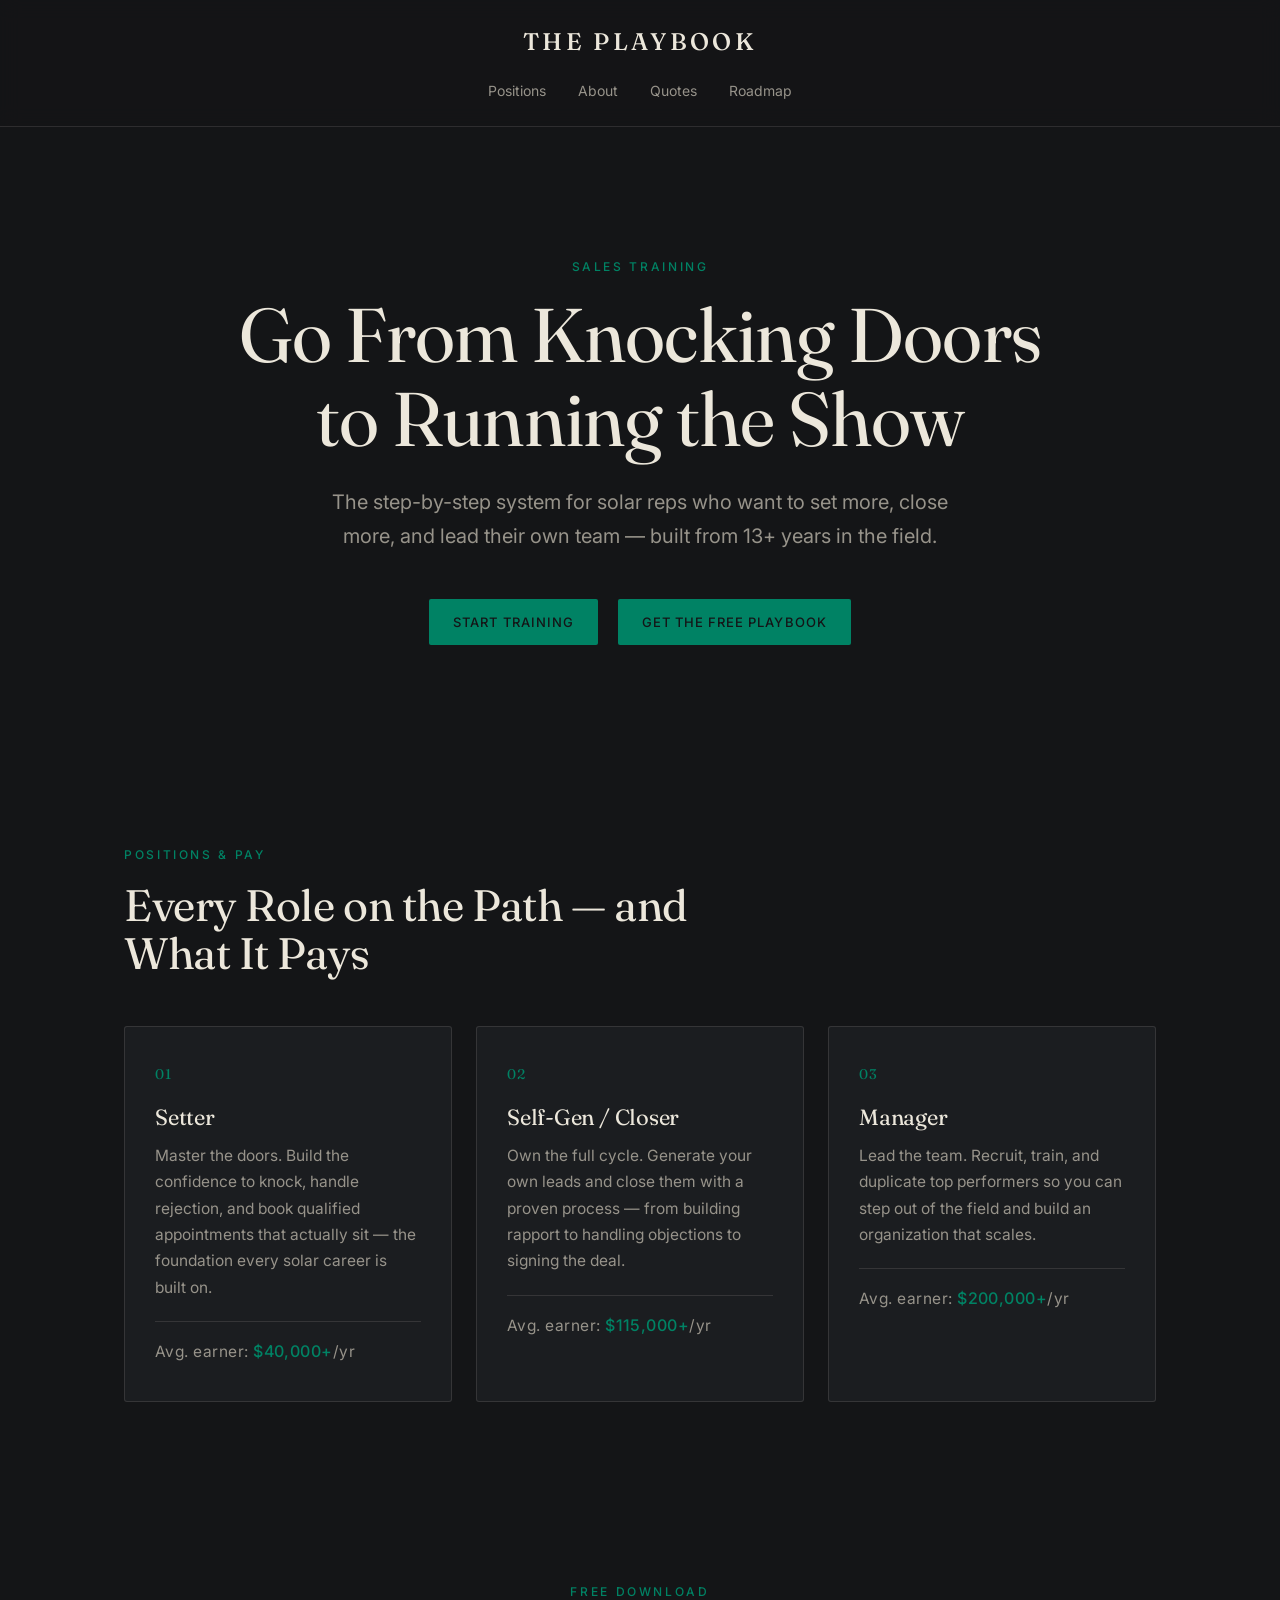
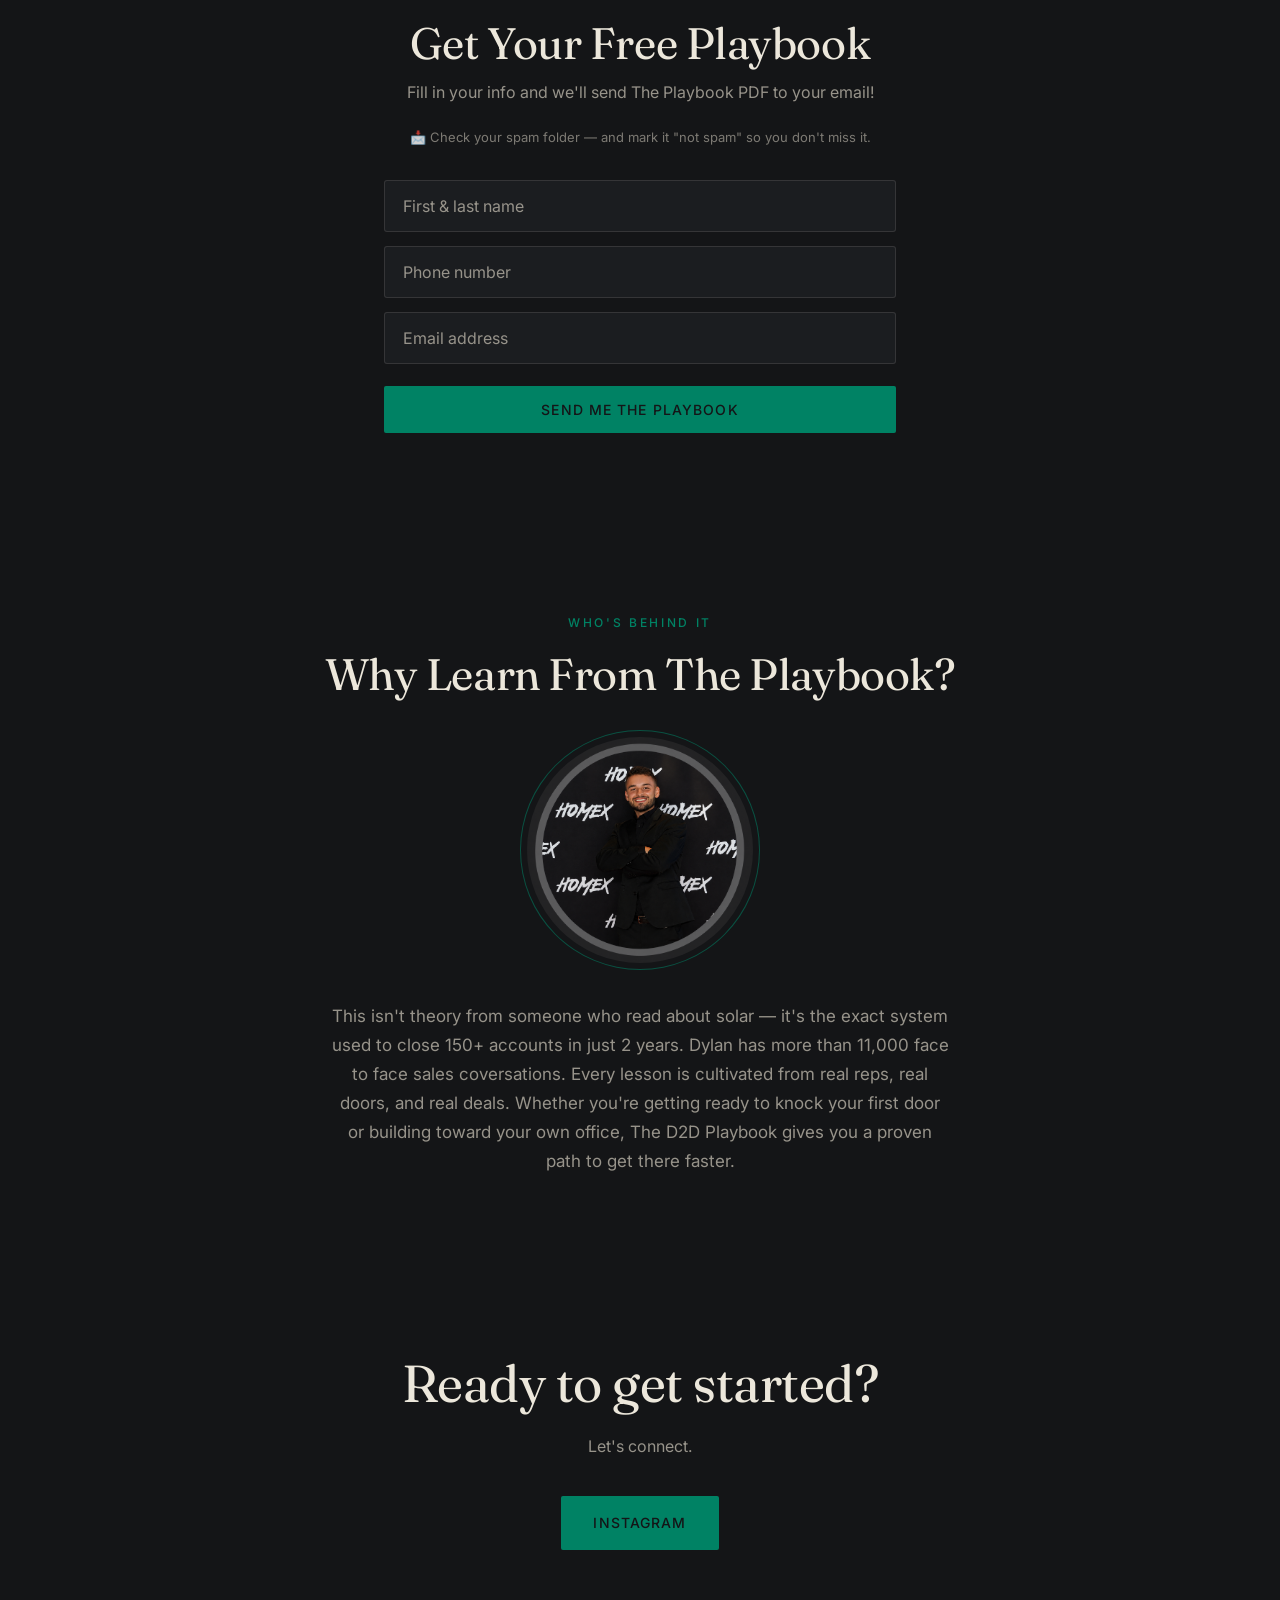
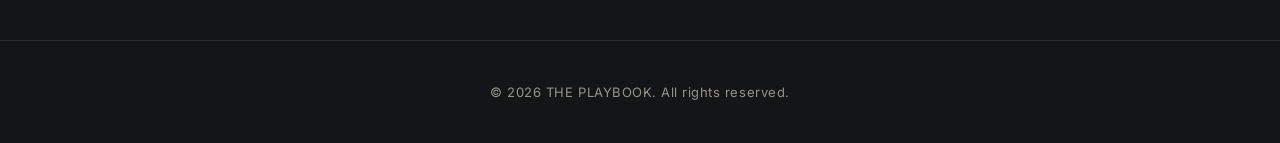
==== commit b811dbab: "Update index.html" ====
--- a/index.html
+++ b/index.html
@@ -27,7 +27,7 @@
   <section class="hero reveal">
     <p class="eyebrow">Sales Training</p>
     <h1>Go From Knocking Doors to Running the Show</h1>
-    <p>The step-by-step system for solar reps who want to set more, close more, and lead their own team — built from 3+ years in the field.</p>
+    <p>The step-by-step system for solar reps who want to set more, close more, and lead their own team — built from 13+ years in the field.</p>
     <a href="#contact" class="btn">Start Training</a>
     <a href="#playbook" class="btn pulse-btn">Get the Free Playbook</a>
   </section>
--- a/style.css
+++ b/style.css
@@ -355,3 +355,11 @@
   font-weight: 500;
   font-size: 16px;
 }
+/* SPAM NOTE */
+.signup-note {
+  font-size: 13px;
+  color: var(--muted);
+  margin-top: -20px;
+  margin-bottom: 32px;
+  opacity: 0.8;
+}
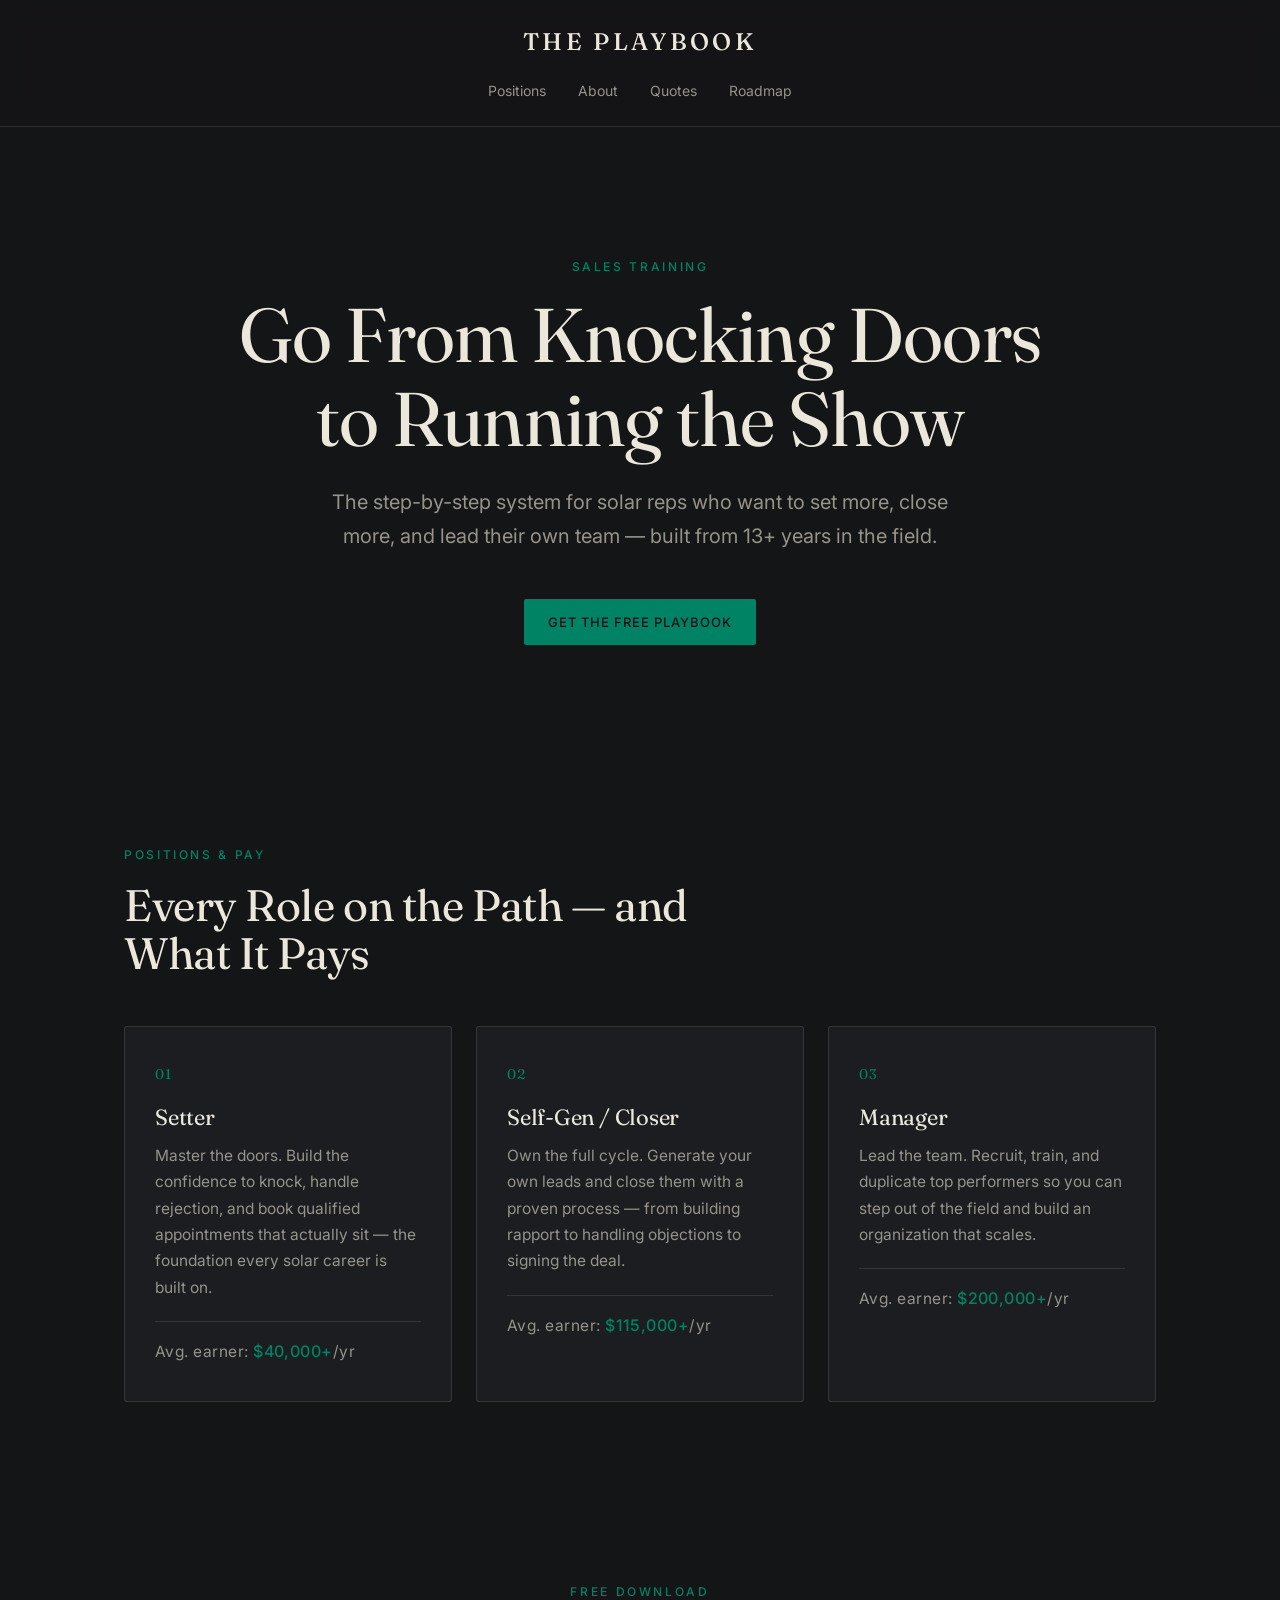
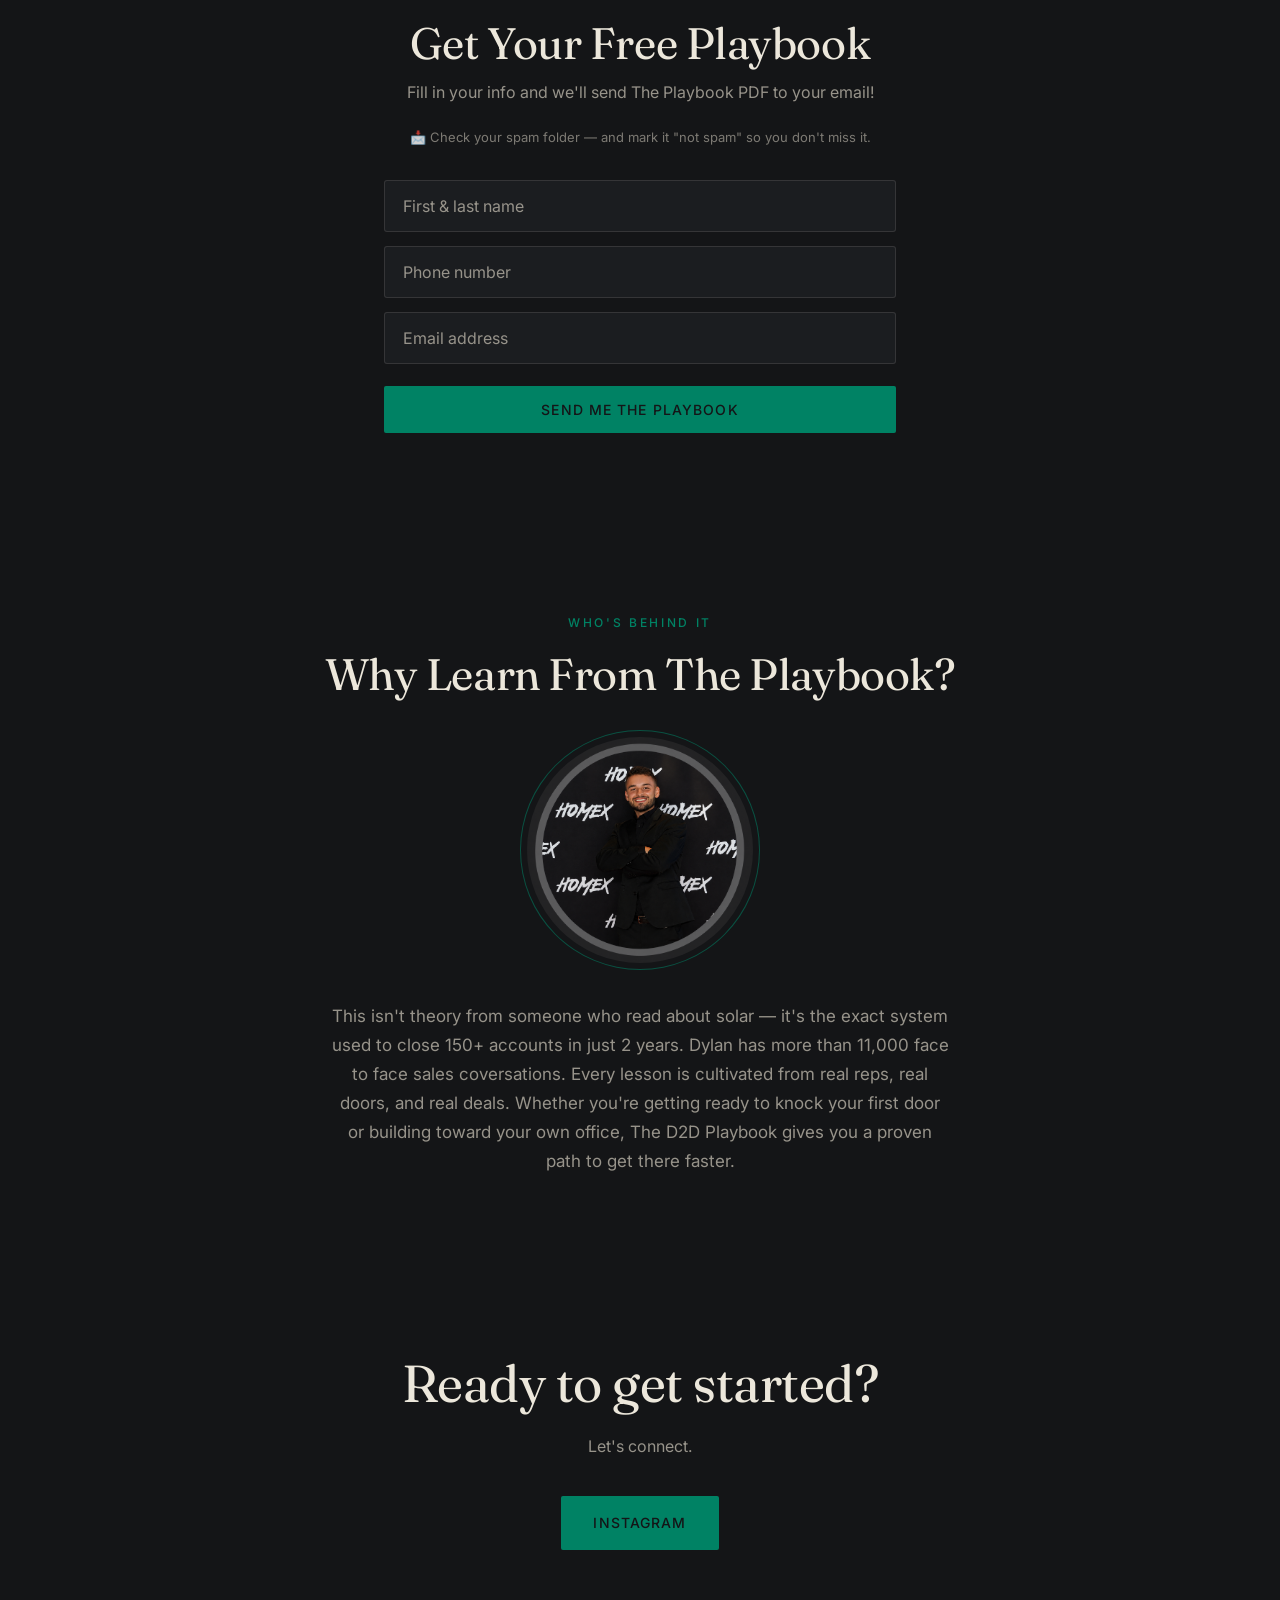
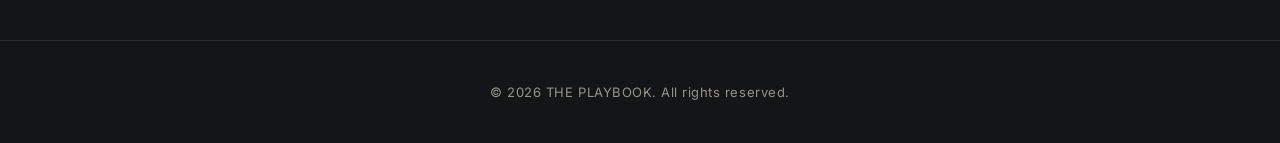
==== commit 411397d1: "Update index.html" ====
--- a/index.html
+++ b/index.html
@@ -28,7 +28,6 @@
     <p class="eyebrow">Sales Training</p>
     <h1>Go From Knocking Doors to Running the Show</h1>
     <p>The step-by-step system for solar reps who want to set more, close more, and lead their own team — built from 13+ years in the field.</p>
-    <a href="#contact" class="btn">Start Training</a>
     <a href="#playbook" class="btn pulse-btn">Get the Free Playbook</a>
   </section>
 
--- a/style.css
+++ b/style.css
@@ -363,3 +363,19 @@
   margin-bottom: 32px;
   opacity: 0.8;
 }
+/* ROADMAP PROMOTION METRIC */
+.phase-goal {
+  margin-top: 16px;
+  padding: 14px 18px;
+  background: var(--panel);
+  border: 1px solid var(--line);
+  border-left: 3px solid var(--accent);
+  border-radius: 3px;
+  font-family: 'Inter', sans-serif;
+  font-size: 15px;
+  color: var(--text);
+}
+.phase-goal span {
+  color: var(--accent);
+  font-weight: 500;
+}
